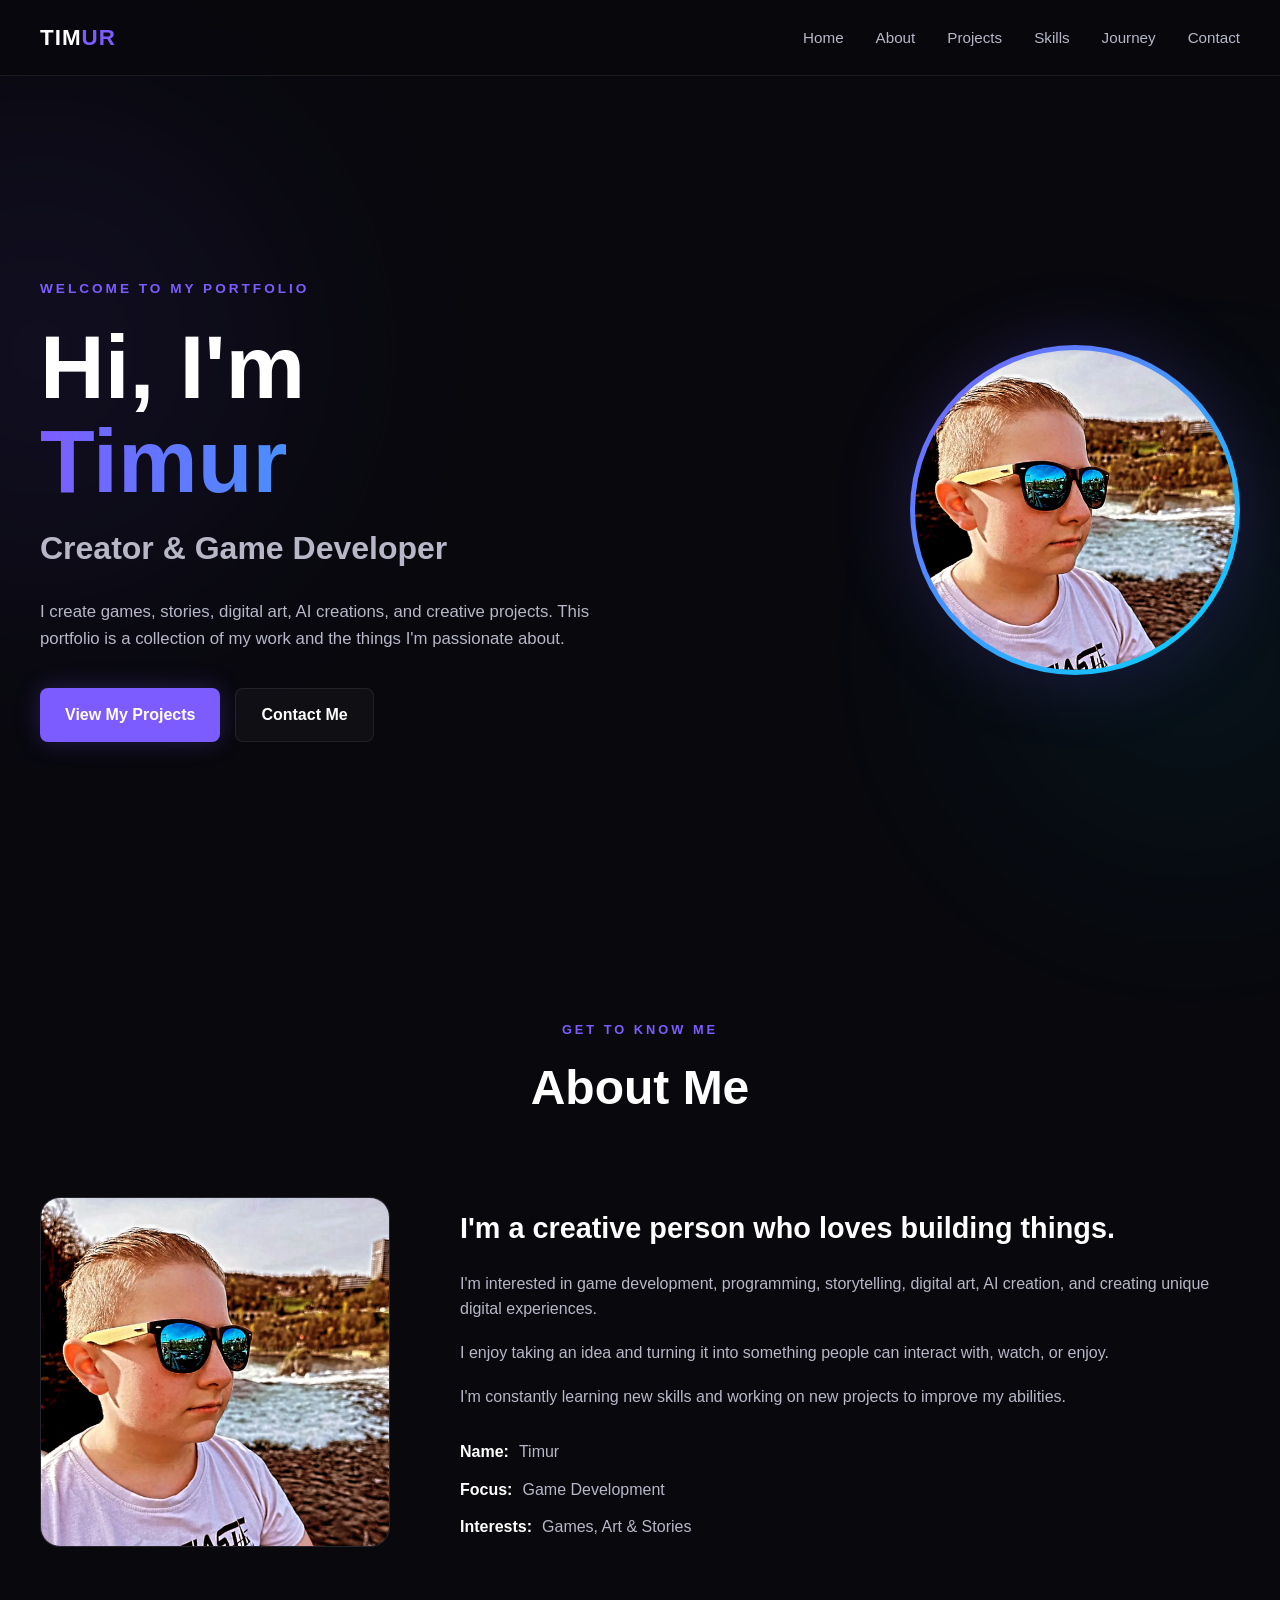
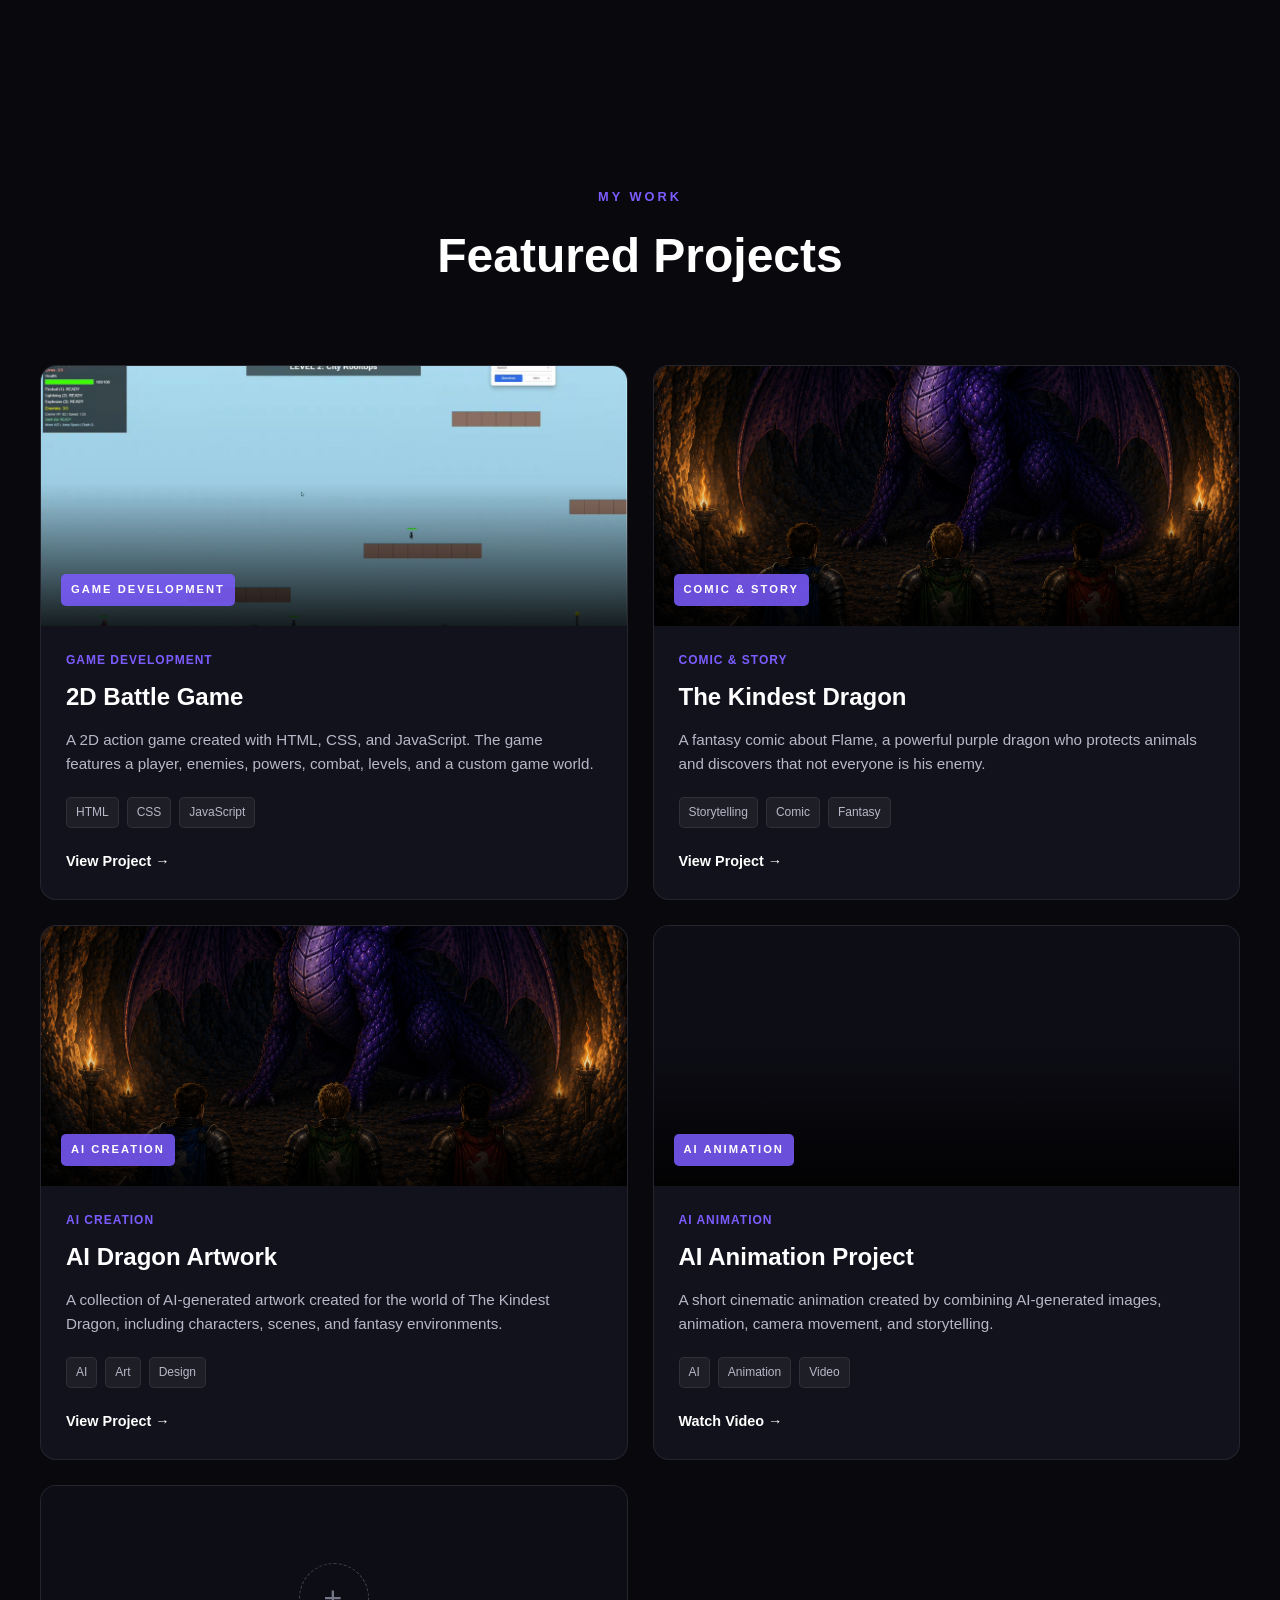
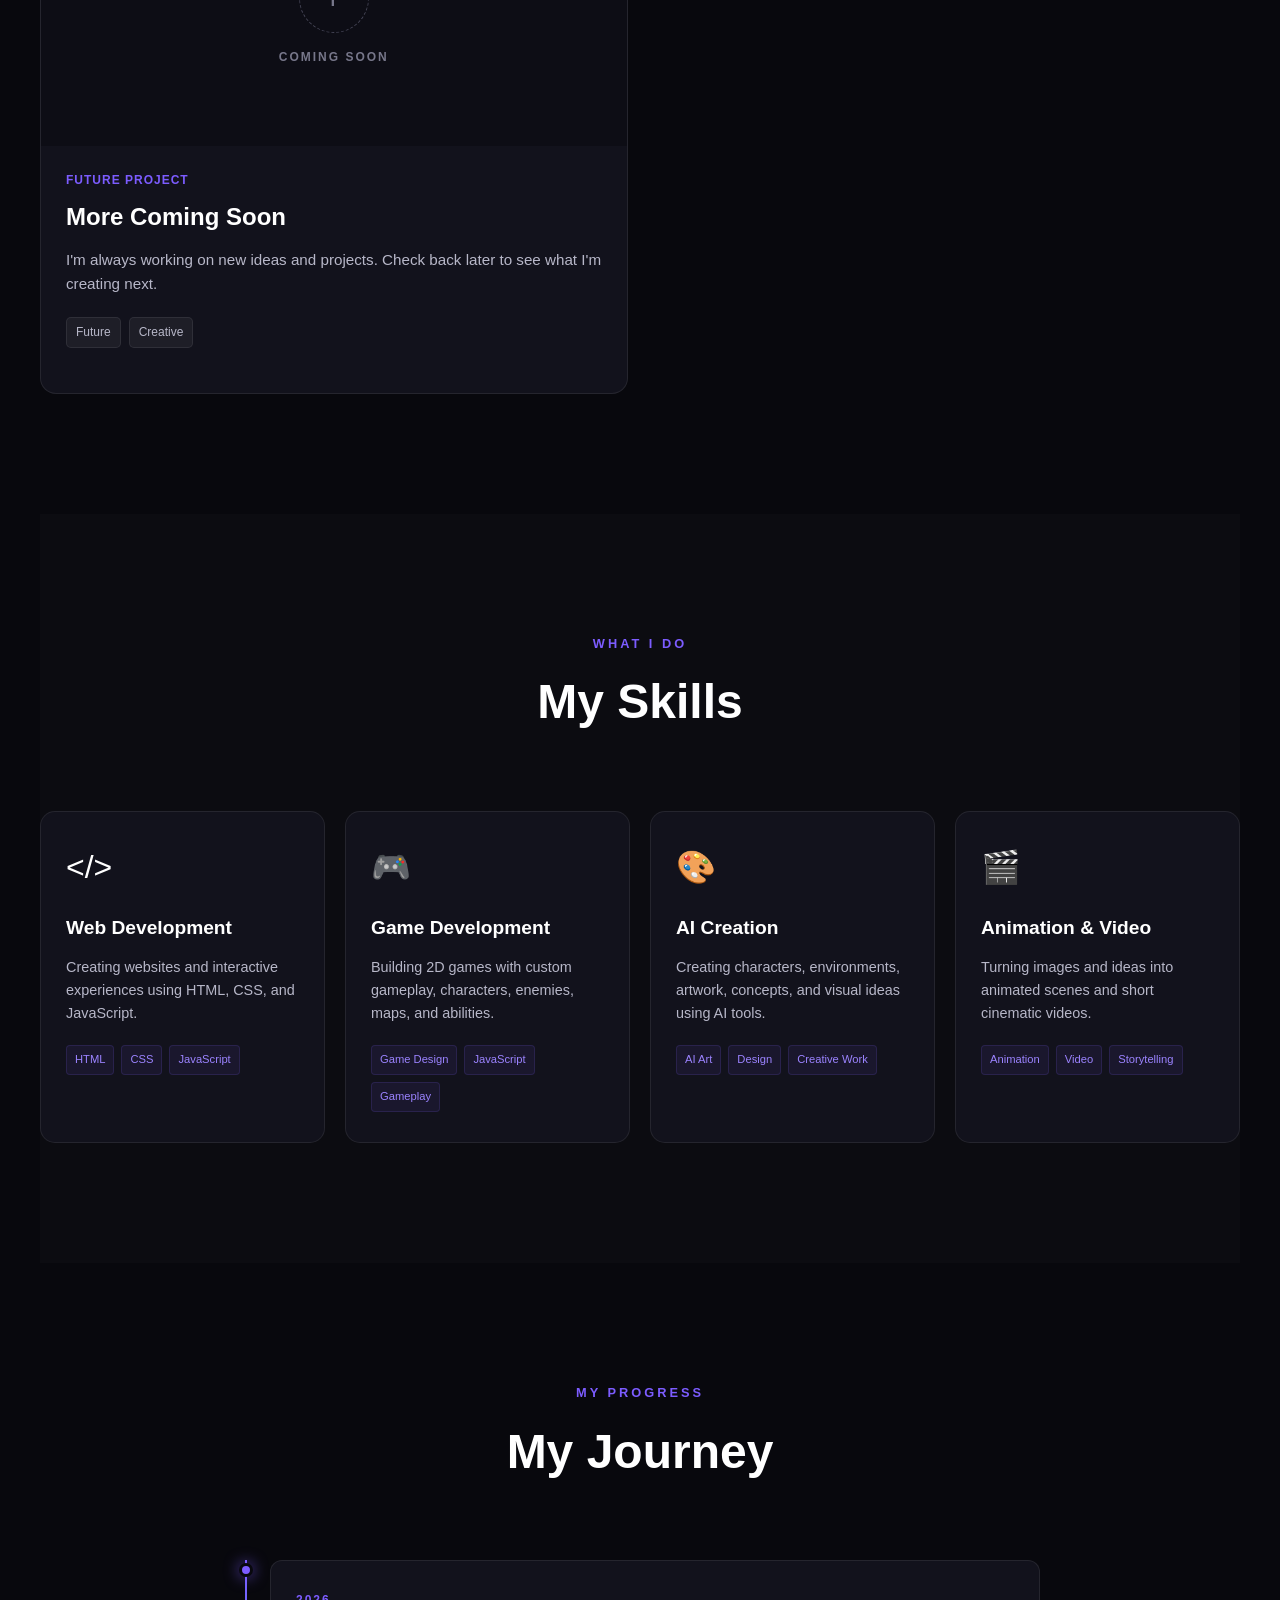
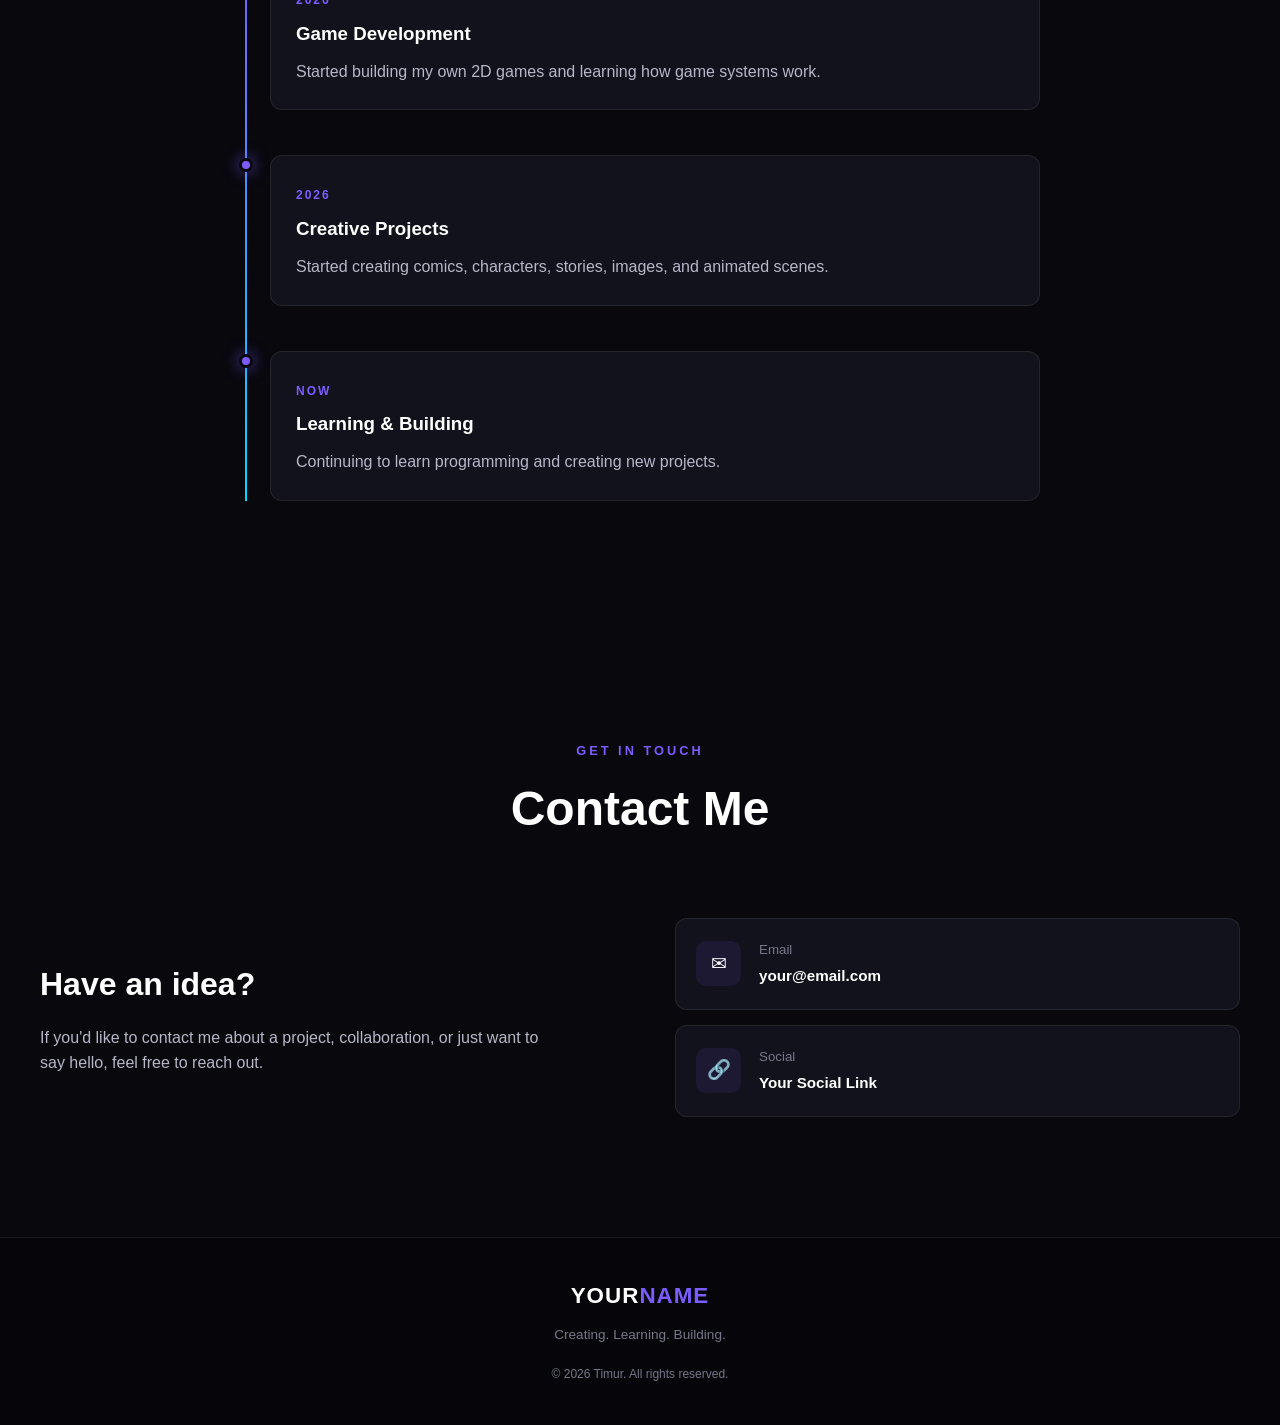
==== index.html @ f0484842 "Add files via upload" ====
<!DOCTYPE html>
<html lang="en">

<head>
    <meta charset="UTF-8">

    <meta name="viewport" content="width=device-width, initial-scale=1.0">

    <title>Timur | Personal Portfolio</title>

    <meta
        name="description"
        content="Personal portfolio showcasing my game development, creative projects, AI creations, and digital work."
    >

    <link rel="stylesheet" href="style.css">
</head>


<body>

    <!-- =========================
         NAVIGATION
    ========================== -->

    <header class="header">

        <nav class="navbar">

            <a href="#home" class="logo">
                TIM<span>UR</span>
            </a>


            <ul class="nav-links">

                <li>
                    <a href="#home">Home</a>
                </li>

                <li>
                    <a href="#about">About</a>
                </li>

                <li>
                    <a href="#projects">Projects</a>
                </li>

                <li>
                    <a href="#skills">Skills</a>
                </li>

                <li>
                    <a href="#journey">Journey</a>
                </li>

                <li>
                    <a href="#contact">Contact</a>
                </li>

            </ul>


            <button
                class="menu-button"
                aria-label="Open navigation menu"
            >
                ☰
            </button>

        </nav>

    </header>



    <main>


        <!-- =========================
             HOME / HERO
        ========================== -->

        <section id="home" class="hero">

            <div class="hero-content">

                <p class="hero-small-text">
                    WELCOME TO MY PORTFOLIO
                </p>


                <h1>
                    Hi, I'm
                    <span>Timur</span>
                </h1>


                <h2>
                    Creator & Game Developer
                </h2>


                <p class="hero-description">
                    I create games, stories, digital art, AI creations,
                    and creative projects. This portfolio is a collection
                    of my work and the things I'm passionate about.
                </p>


                <div class="hero-buttons">

                    <a
                        href="#projects"
                        class="button primary-button"
                    >
                        View My Projects
                    </a>


                    <a
                        href="#contact"
                        class="button secondary-button"
                    >
                        Contact Me
                    </a>

                </div>

            </div>


            <!-- Profile image will be added later -->

            <div class="hero-image">

                <div class="profile-circle">

                    <img
                        src="assets/profile.png"
                        alt="Profile picture"
                    >

                </div>

            </div>

        </section>



        <!-- =========================
             ABOUT
        ========================== -->

        <section id="about" class="about section">

            <div class="section-title">

                <p>
                    GET TO KNOW ME
                </p>

                <h2>
                    About Me
                </h2>

            </div>


            <div class="about-content">


                <!-- Profile image will be added later -->

                <div class="about-image">

                    <img
                        src="assets/profile.png"
                        alt="Picture of me"
                    >

                </div>


                <div class="about-text">

                    <h3>
                        I'm a creative person who loves building things.
                    </h3>


                    <p>
                        I'm interested in game development, programming,
                        storytelling, digital art, AI creation, and
                        creating unique digital experiences.
                    </p>


                    <p>
                        I enjoy taking an idea and turning it into
                        something people can interact with, watch,
                        or enjoy.
                    </p>


                    <p>
                        I'm constantly learning new skills and working
                        on new projects to improve my abilities.
                    </p>


                    <div class="about-info">


                        <div class="info-item">

                            <strong>
                                Name:
                            </strong>

                            <span>
                                Timur
                            </span>

                        </div>


                        <div class="info-item">

                            <strong>
                                Focus:
                            </strong>

                            <span>
                                Game Development
                            </span>

                        </div>


                        <div class="info-item">

                            <strong>
                                Interests:
                            </strong>

                            <span>
                                Games, Art & Stories
                            </span>

                        </div>


                    </div>

                </div>

            </div>

        </section>



        <!-- =========================
             PROJECTS
        ========================== -->

        <section id="projects" class="projects section">


            <div class="section-title">

                <p>
                    MY WORK
                </p>

                <h2>
                    Featured Projects
                </h2>

            </div>



            <div class="projects-grid">


                <!-- =====================
                     PROJECT 1
                ====================== -->

                <article class="project-card">


                    <div class="project-image">

                        <img
                            src="assets/game.png"
                            alt="2D Battle Game"
                        >


                        <div class="project-overlay">

                            <span>
                                GAME DEVELOPMENT
                            </span>

                        </div>

                    </div>


                    <div class="project-content">

                        <p class="project-category">
                            Game Development
                        </p>


                        <h3>
                            2D Battle Game
                        </h3>


                        <p>
                            A 2D action game created with HTML, CSS,
                            and JavaScript. The game features a player,
                            enemies, powers, combat, levels, and a
                            custom game world.
                        </p>


                        <div class="project-tags">

                            <span>
                                HTML
                            </span>

                            <span>
                                CSS
                            </span>

                            <span>
                                JavaScript
                            </span>

                        </div>
                                                <a
                            href="https://timur602.github.io/superpower-sandbox/"
                            class="project-link"
                        >
                            View Project →
                        </a>
                    </div>

                </article>



                <!-- =====================
                     PROJECT 2
                ====================== -->

                <article class="project-card">


                    <div class="project-image">

                        <img
                            src="assets/dragon-poster.png"
                            alt="The Kindest Dragon comic book"
                        >


                        <div class="project-overlay">

                            <span>
                                COMIC & STORY
                            </span>

                        </div>

                    </div>


                    <div class="project-content">

                        <p class="project-category">
                            Comic & Story
                        </p>


                        <h3>
                            The Kindest Dragon
                        </h3>


                        <p>
                            A fantasy comic about Flame, a powerful
                            purple dragon who protects animals and
                            discovers that not everyone is his enemy.
                        </p>


                        <div class="project-tags">

                            <span>
                                Storytelling
                            </span>

                            <span>
                                Comic
                            </span>

                            <span>
                                Fantasy
                            </span>

                        </div>


                        <a
                            href="https://timur602.github.io/the-kindest-dragon/the-kindest-dragon.pdf"
                            class="project-link"
                        >
                            View Project →
                        </a>

                    </div>

                </article>



                <!-- =====================
                     PROJECT 3
                ====================== -->

                <article class="project-card">


                    <div class="project-image">

                        <!--
                            Replace this filename with the
                            actual Dragon poster you want to use.
                        -->

                        <img
                            src="assets/dragon-poster.png"
                            alt="AI generated Dragon artwork"
                        >


                        <div class="project-overlay">

                            <span>
                                AI CREATION
                            </span>

                        </div>

                    </div>


                    <div class="project-content">

                        <p class="project-category">
                            AI Creation
                        </p>


                        <h3>
                            AI Dragon Artwork
                        </h3>


                        <p>
                            A collection of AI-generated artwork
                            created for the world of The Kindest
                            Dragon, including characters, scenes,
                            and fantasy environments.
                        </p>


                        <div class="project-tags">

                            <span>
                                AI
                            </span>

                            <span>
                                Art
                            </span>

                            <span>
                                Design
                            </span>

                        </div>


                        <a
                            href="#"
                            class="project-link"
                        >
                            View Project →
                        </a>

                    </div>

                </article>



                <!-- =====================
                     PROJECT 4
                ====================== -->

                <article class="project-card">


                    <div class="project-image">


                        <video
                            class="project-video"
                            autoplay
                            muted
                            loop
                            playsinline
                            preload="metadata"
                        >

                            <source
                                src="assets/YOUR_AI_VIDEO.mp4"
                                type="video/mp4"
                            >

                            Your browser does not support
                            the video element.

                        </video>


                        <div class="project-overlay">

                            <span>
                                AI ANIMATION
                            </span>

                        </div>

                    </div>


                    <div class="project-content">

                        <p class="project-category">
                            AI Animation
                        </p>


                        <h3>
                            AI Animation Project
                        </h3>


                        <p>
                            A short cinematic animation created by
                            combining AI-generated images, animation,
                            camera movement, and storytelling.
                        </p>


                        <div class="project-tags">

                            <span>
                                AI
                            </span>

                            <span>
                                Animation
                            </span>

                            <span>
                                Video
                            </span>

                        </div>
                            <a href="https://youtube.com/shorts/1xW0EfPyPyo?si=HiFUV2RudBzsRTrP"
                               class="project-link"
                               target="_blank"
                               rel="noopener">
                                Watch Video →
                            </a>

                    </div>

                </article>



                <!-- =====================
                     PROJECT 5
                ====================== -->

                <article class="project-card project-coming-soon">


                    <div class="project-image">

                        <div class="coming-soon-content">

                            <span class="coming-soon-icon">
                                +
                            </span>

                            <span>
                                COMING SOON
                            </span>

                        </div>

                    </div>


                    <div class="project-content">

                        <p class="project-category">
                            Future Project
                        </p>


                        <h3>
                            More Coming Soon
                        </h3>


                        <p>
                            I'm always working on new ideas and
                            projects. Check back later to see what
                            I'm creating next.
                        </p>


                        <div class="project-tags">

                            <span>
                                Future
                            </span>

                            <span>
                                Creative
                            </span>

                        </div>

                    </div>

                </article>


            </div>

        </section>



        <!-- =========================
             SKILLS
        ========================== -->

        <section id="skills" class="skills section">


            <div class="section-title">

                <p>
                    WHAT I DO
                </p>

                <h2>
                    My Skills
                </h2>

            </div>



            <div class="skills-grid">


                <!-- Web Development -->

                <div class="skill-card">

                    <div class="skill-icon">
                        &lt;/&gt;
                    </div>


                    <h3>
                        Web Development
                    </h3>


                    <p>
                        Creating websites and interactive
                        experiences using HTML, CSS, and JavaScript.
                    </p>


                    <div class="skill-list">

                        <span>
                            HTML
                        </span>

                        <span>
                            CSS
                        </span>

                        <span>
                            JavaScript
                        </span>

                    </div>

                </div>



                <!-- Game Development -->

                <div class="skill-card">

                    <div class="skill-icon">
                        🎮
                    </div>


                    <h3>
                        Game Development
                    </h3>


                    <p>
                        Building 2D games with custom gameplay,
                        characters, enemies, maps, and abilities.
                    </p>


                    <div class="skill-list">

                        <span>
                            Game Design
                        </span>

                        <span>
                            JavaScript
                        </span>

                        <span>
                            Gameplay
                        </span>

                    </div>

                </div>



                <!-- AI Creation -->

                <div class="skill-card">

                    <div class="skill-icon">
                        🎨
                    </div>


                    <h3>
                        AI Creation
                    </h3>


                    <p>
                        Creating characters, environments, artwork,
                        concepts, and visual ideas using AI tools.
                    </p>


                    <div class="skill-list">

                        <span>
                            AI Art
                        </span>

                        <span>
                            Design
                        </span>

                        <span>
                            Creative Work
                        </span>

                    </div>

                </div>



                <!-- Animation -->

                <div class="skill-card">

                    <div class="skill-icon">
                        🎬
                    </div>


                    <h3>
                        Animation & Video
                    </h3>


                    <p>
                        Turning images and ideas into animated
                        scenes and short cinematic videos.
                    </p>


                    <div class="skill-list">

                        <span>
                            Animation
                        </span>

                        <span>
                            Video
                        </span>

                        <span>
                            Storytelling
                        </span>

                    </div>

                </div>


            </div>

        </section>



        <!-- =========================
             JOURNEY
        ========================== -->

        <section id="journey" class="journey section">


            <div class="section-title">

                <p>
                    MY PROGRESS
                </p>

                <h2>
                    My Journey
                </h2>

            </div>



            <div class="timeline">


                <div class="timeline-item">

                    <div class="timeline-dot"></div>


                    <div class="timeline-content">

                        <span class="timeline-date">
                            2026
                        </span>


                        <h3>
                            Game Development
                        </h3>


                        <p>
                            Started building my own 2D games and
                            learning how game systems work.
                        </p>

                    </div>

                </div>



                <div class="timeline-item">

                    <div class="timeline-dot"></div>


                    <div class="timeline-content">

                        <span class="timeline-date">
                            2026
                        </span>


                        <h3>
                            Creative Projects
                        </h3>


                        <p>
                            Started creating comics, characters,
                            stories, images, and animated scenes.
                        </p>

                    </div>

                </div>



                <div class="timeline-item">

                    <div class="timeline-dot"></div>


                    <div class="timeline-content">

                        <span class="timeline-date">
                            NOW
                        </span>


                        <h3>
                            Learning & Building
                        </h3>


                        <p>
                            Continuing to learn programming and
                            creating new projects.
                        </p>

                    </div>

                </div>


            </div>

        </section>



        <!-- =========================
             CONTACT
        ========================== -->

        <section id="contact" class="contact section">


            <div class="section-title">

                <p>
                    GET IN TOUCH
                </p>

                <h2>
                    Contact Me
                </h2>

            </div>



            <div class="contact-content">


                <div class="contact-text">

                    <h3>
                        Have an idea?
                    </h3>


                    <p>
                        If you'd like to contact me about a project,
                        collaboration, or just want to say hello,
                        feel free to reach out.
                    </p>

                </div>



                <div class="contact-info">


                    <a
                        href="mailto:your@email.com"
                        class="contact-card"
                    >

                        <span class="contact-icon">
                            ✉
                        </span>


                        <div>

                            <small>
                                Email
                            </small>

                            <strong>
                                your@email.com
                            </strong>

                        </div>

                    </a>



                    <a
                        href="#"
                        class="contact-card"
                    >

                        <span class="contact-icon">
                            🔗
                        </span>


                        <div>

                            <small>
                                Social
                            </small>

                            <strong>
                                Your Social Link
                            </strong>

                        </div>

                    </a>


                </div>

            </div>

        </section>


    </main>



    <!-- =========================
         FOOTER
    ========================== -->

    <footer class="footer">

        <div class="footer-content">


            <a
                href="#home"
                class="logo"
            >
                YOUR<span>NAME</span>
            </a>


            <p>
                Creating. Learning. Building.
            </p>


            <p class="copyright">
                © 2026 Timur. All rights reserved.
            </p>


        </div>

    </footer>



    <!-- =========================
         JAVASCRIPT
    ========================== -->

    <script src="script.js"></script>

</body>

</html>
---- style.css ----
/* =========================================
   GLOBAL
========================================= */

* {
    margin: 0;
    padding: 0;
    box-sizing: border-box;
}

html {
    scroll-behavior: smooth;
}

body {
    font-family: Arial, Helvetica, sans-serif;
    background: #08080d;
    color: #ffffff;
    line-height: 1.6;
    overflow-x: hidden;
}

a {
    text-decoration: none;
    color: inherit;
}

img,
video {
    display: block;
    max-width: 100%;
}

button {
    font: inherit;
}


/* =========================================
   VARIABLES
========================================= */

:root {
    --background: #08080d;
    --background-light: #101018;
    --card: #12121c;
    --card-hover: #181825;

    --text: #ffffff;
    --text-light: #b7b7c8;
    --text-dark: #77778a;

    --primary: #7c5cff;
    --primary-light: #9b83ff;
    --secondary: #00d9ff;

    --border: rgba(255, 255, 255, 0.08);

    --max-width: 1200px;

    --transition: 0.3s ease;
}


/* =========================================
   SCROLLBAR
========================================= */

::-webkit-scrollbar {
    width: 8px;
}

::-webkit-scrollbar-track {
    background: #08080d;
}

::-webkit-scrollbar-thumb {
    background: #343447;
    border-radius: 10px;
}

::-webkit-scrollbar-thumb:hover {
    background: var(--primary);
}


/* =========================================
   SELECTION
========================================= */

::selection {
    background: var(--primary);
    color: white;
}


/* =========================================
   HEADER
========================================= */

.header {
    position: fixed;
    top: 0;
    left: 0;

    width: 100%;

    z-index: 1000;

    background: rgba(8, 8, 13, 0.8);

    backdrop-filter: blur(15px);

    border-bottom: 1px solid var(--border);
}

.navbar {
    width: min(100% - 40px, var(--max-width));

    margin: auto;

    height: 75px;

    display: flex;
    align-items: center;
    justify-content: space-between;
}


/* =========================================
   LOGO
========================================= */

.logo {
    font-size: 1.4rem;

    font-weight: 800;

    letter-spacing: 1px;

    color: white;
}

.logo span {
    color: var(--primary);
}


/* =========================================
   NAVIGATION
========================================= */

.nav-links {
    display: flex;

    list-style: none;

    gap: 32px;
}

.nav-links a {
    position: relative;

    color: var(--text-light);

    font-size: 0.95rem;

    transition: var(--transition);
}

.nav-links a::after {
    content: "";

    position: absolute;

    left: 0;
    bottom: -7px;

    width: 0;
    height: 2px;

    background: var(--primary);

    transition: var(--transition);
}

.nav-links a:hover {
    color: white;
}

.nav-links a:hover::after {
    width: 100%;
}


/* =========================================
   MOBILE MENU BUTTON
========================================= */

.menu-button {
    display: none;

    background: none;

    border: none;

    color: white;

    font-size: 1.6rem;

    cursor: pointer;
}


/* =========================================
   SECTIONS
========================================= */

.section {
    width: min(100% - 40px, var(--max-width));

    margin: auto;

    padding: 120px 0;
}

.section-title {
    text-align: center;

    margin-bottom: 70px;
}

.section-title p {
    color: var(--primary);

    font-size: 0.8rem;

    font-weight: 700;

    letter-spacing: 3px;

    margin-bottom: 10px;
}

.section-title h2 {
    font-size: clamp(2rem, 5vw, 3rem);

    font-weight: 800;
}


/* =========================================
   HERO
========================================= */

.hero {
    position: relative;

    min-height: 100vh;

    width: min(100% - 40px, var(--max-width));

    margin: auto;

    padding-top: 120px;

    display: flex;

    align-items: center;

    justify-content: space-between;

    gap: 70px;
}


/* Decorative glow */

.hero::before {
    content: "";

    position: absolute;

    width: 500px;
    height: 500px;

    left: -250px;
    top: 100px;

    background: var(--primary);

    opacity: 0.08;

    filter: blur(120px);

    border-radius: 50%;

    pointer-events: none;
}

.hero::after {
    content: "";

    position: absolute;

    width: 400px;
    height: 400px;

    right: -150px;
    bottom: 50px;

    background: var(--secondary);

    opacity: 0.06;

    filter: blur(120px);

    border-radius: 50%;

    pointer-events: none;
}


/* =========================================
   HERO CONTENT
========================================= */

.hero-content {
    position: relative;

    z-index: 2;

    max-width: 680px;
}

.hero-small-text {
    color: var(--primary);

    font-size: 0.85rem;

    font-weight: 700;

    letter-spacing: 3px;

    margin-bottom: 20px;
}

.hero h1 {
    font-size: clamp(3rem, 7vw, 6rem);

    line-height: 1.05;

    font-weight: 900;

    margin-bottom: 15px;
}

.hero h1 span {
    display: block;

    background: linear-gradient(
        90deg,
        var(--primary),
        var(--secondary)
    );

    -webkit-background-clip: text;
    background-clip: text;

    -webkit-text-fill-color: transparent;
}

.hero h2 {
    color: var(--text-light);

    font-size: clamp(1.3rem, 3vw, 2rem);

    margin-bottom: 25px;
}

.hero-description {
    max-width: 600px;

    color: var(--text-light);

    font-size: 1.05rem;

    margin-bottom: 35px;
}


/* =========================================
   HERO BUTTONS
========================================= */

.hero-buttons {
    display: flex;

    gap: 15px;

    flex-wrap: wrap;
}

.button {
    display: inline-flex;

    align-items: center;
    justify-content: center;

    padding: 13px 25px;

    border-radius: 8px;

    font-weight: 700;

    transition: var(--transition);
}

.primary-button {
    background: var(--primary);

    color: white;

    box-shadow:
        0 0 25px rgba(124, 92, 255, 0.25);
}

.primary-button:hover {
    background: var(--primary-light);

    transform: translateY(-3px);

    box-shadow:
        0 10px 30px rgba(124, 92, 255, 0.3);
}

.secondary-button {
    border: 1px solid var(--border);

    color: white;

    background: rgba(255, 255, 255, 0.03);
}

.secondary-button:hover {
    border-color: var(--primary);

    background: rgba(124, 92, 255, 0.1);

    transform: translateY(-3px);
}


/* =========================================
   PROFILE IMAGE
========================================= */

.hero-image {
    position: relative;

    z-index: 2;

    flex-shrink: 0;
}

.profile-circle {
    width: 330px;
    height: 330px;

    border-radius: 50%;

    padding: 5px;

    background:
        linear-gradient(
            135deg,
            var(--primary),
            var(--secondary)
        );

    box-shadow:
        0 0 80px rgba(124, 92, 255, 0.2);
}

.profile-circle img {
    width: 100%;
    height: 100%;

    object-fit: cover;

    border-radius: 50%;

    background: #111118;
}


/* =========================================
   ABOUT
========================================= */

.about-content {
    display: grid;

    grid-template-columns: 350px 1fr;

    gap: 70px;

    align-items: center;
}

.about-image {
    width: 100%;

    aspect-ratio: 1 / 1;

    border-radius: 20px;

    overflow: hidden;

    border: 1px solid var(--border);

    background: var(--card);
}

.about-image img {
    width: 100%;
    height: 100%;

    object-fit: cover;
}

.about-text h3 {
    font-size: 1.8rem;

    margin-bottom: 20px;
}

.about-text p {
    color: var(--text-light);

    margin-bottom: 18px;
}

.about-info {
    margin-top: 30px;

    display: flex;

    flex-direction: column;

    gap: 12px;
}

.info-item {
    display: flex;

    gap: 10px;
}

.info-item strong {
    color: white;
}

.info-item span {
    color: var(--text-light);
}


/* =========================================
   PROJECTS
========================================= */

.projects {
    position: relative;
}

.projects-grid {
    display: grid;

    grid-template-columns: repeat(2, 1fr);

    gap: 25px;
}


/* =========================================
   PROJECT CARD
========================================= */

.project-card {
    background: var(--card);

    border: 1px solid var(--border);

    border-radius: 16px;

    overflow: hidden;

    transition: var(--transition);
}

.project-card:hover {
    transform: translateY(-8px);

    background: var(--card-hover);

    border-color: rgba(124, 92, 255, 0.4);

    box-shadow:
        0 20px 50px rgba(0, 0, 0, 0.3);
}


/* =========================================
   PROJECT IMAGE
========================================= */

.project-image {
    position: relative;

    height: 260px;

    overflow: hidden;

    background: #0d0d15;
}

.project-image img,
.project-image video {
    width: 100%;
    height: 100%;

    object-fit: cover;

    transition: transform 0.5s ease;
}

.project-card:hover .project-image img,
.project-card:hover .project-image video {
    transform: scale(1.06);
}


/* =========================================
   PROJECT OVERLAY
========================================= */

.project-overlay {
    position: absolute;

    inset: 0;

    display: flex;

    align-items: flex-end;

    padding: 20px;

    background:
        linear-gradient(
            transparent 45%,
            rgba(0, 0, 0, 0.85)
        );

    pointer-events: none;
}

.project-overlay span {
    font-size: 0.7rem;

    font-weight: 800;

    letter-spacing: 2px;

    color: white;

    background: rgba(124, 92, 255, 0.85);

    padding: 7px 10px;

    border-radius: 5px;
}


/* =========================================
   PROJECT CONTENT
========================================= */

.project-content {
    padding: 25px;
}

.project-category {
    color: var(--primary);

    font-size: 0.75rem;

    font-weight: 700;

    letter-spacing: 1px;

    text-transform: uppercase;

    margin-bottom: 8px;
}

.project-content h3 {
    font-size: 1.5rem;

    margin-bottom: 12px;
}

.project-content > p:not(.project-category) {
    color: var(--text-light);

    font-size: 0.95rem;

    margin-bottom: 20px;
}


/* =========================================
   PROJECT TAGS
========================================= */

.project-tags {
    display: flex;

    flex-wrap: wrap;

    gap: 8px;

    margin-bottom: 20px;
}

.project-tags span {
    background: rgba(255, 255, 255, 0.05);

    border: 1px solid var(--border);

    color: var(--text-light);

    font-size: 0.75rem;

    padding: 5px 9px;

    border-radius: 5px;
}


/* =========================================
   PROJECT LINK
========================================= */

.project-link {
    color: white;

    font-weight: 700;

    font-size: 0.9rem;

    transition: var(--transition);
}

.project-link:hover {
    color: var(--primary-light);

    padding-left: 5px;
}


/* =========================================
   COMING SOON PROJECT
========================================= */

.project-coming-soon .project-image {
    display: flex;

    align-items: center;
    justify-content: center;
}

.coming-soon-content {
    display: flex;

    flex-direction: column;

    align-items: center;

    justify-content: center;

    gap: 15px;

    color: var(--text-dark);

    font-size: 0.75rem;

    font-weight: 700;

    letter-spacing: 2px;
}

.coming-soon-icon {
    display: flex;

    align-items: center;
    justify-content: center;

    width: 70px;
    height: 70px;

    border: 1px dashed #444455;

    border-radius: 50%;

    font-size: 2rem;

    font-weight: 300;
}


/* =========================================
   SKILLS
========================================= */

.skills {
    background: rgba(255, 255, 255, 0.015);
}

.skills-grid {
    display: grid;

    grid-template-columns: repeat(4, 1fr);

    gap: 20px;
}

.skill-card {
    background: var(--card);

    border: 1px solid var(--border);

    border-radius: 15px;

    padding: 30px 25px;

    transition: var(--transition);
}

.skill-card:hover {
    transform: translateY(-7px);

    border-color: rgba(124, 92, 255, 0.4);
}

.skill-icon {
    font-size: 2rem;

    margin-bottom: 20px;
}

.skill-card h3 {
    font-size: 1.2rem;

    margin-bottom: 12px;
}

.skill-card p {
    color: var(--text-light);

    font-size: 0.9rem;

    margin-bottom: 20px;
}

.skill-list {
    display: flex;

    flex-wrap: wrap;

    gap: 7px;
}

.skill-list span {
    color: var(--primary-light);

    background: rgba(124, 92, 255, 0.08);

    border: 1px solid rgba(124, 92, 255, 0.15);

    padding: 5px 8px;

    border-radius: 4px;

    font-size: 0.7rem;
}


/* =========================================
   JOURNEY / TIMELINE
========================================= */

.timeline {
    position: relative;

    max-width: 800px;

    margin: auto;

    padding-left: 30px;
}

.timeline::before {
    content: "";

    position: absolute;

    left: 5px;
    top: 0;
    bottom: 0;

    width: 2px;

    background:
        linear-gradient(
            var(--primary),
            var(--secondary)
        );
}

.timeline-item {
    position: relative;

    padding-bottom: 45px;
}

.timeline-item:last-child {
    padding-bottom: 0;
}

.timeline-dot {
    position: absolute;

    left: -31px;
    top: 3px;

    width: 14px;
    height: 14px;

    border-radius: 50%;

    background: var(--primary);

    border: 3px solid var(--background);

    box-shadow:
        0 0 15px rgba(124, 92, 255, 0.7);
}

.timeline-content {
    background: var(--card);

    border: 1px solid var(--border);

    border-radius: 12px;

    padding: 25px;

    transition: var(--transition);
}

.timeline-content:hover {
    border-color: rgba(124, 92, 255, 0.4);

    transform: translateX(5px);
}

.timeline-date {
    color: var(--primary);

    font-size: 0.75rem;

    font-weight: 800;

    letter-spacing: 2px;
}

.timeline-content h3 {
    margin: 7px 0 10px;
}

.timeline-content p {
    color: var(--text-light);
}


/* =========================================
   CONTACT
========================================= */

.contact-content {
    display: grid;

    grid-template-columns: 1fr 1fr;

    gap: 70px;

    align-items: center;
}

.contact-text h3 {
    font-size: 2rem;

    margin-bottom: 15px;
}

.contact-text p {
    color: var(--text-light);

    max-width: 500px;
}

.contact-info {
    display: flex;

    flex-direction: column;

    gap: 15px;
}

.contact-card {
    display: flex;

    align-items: center;

    gap: 18px;

    padding: 20px;

    border-radius: 12px;

    background: var(--card);

    border: 1px solid var(--border);

    transition: var(--transition);
}

.contact-card:hover {
    border-color: var(--primary);

    transform: translateX(5px);
}

.contact-icon {
    width: 45px;
    height: 45px;

    display: flex;

    align-items: center;
    justify-content: center;

    border-radius: 10px;

    background: rgba(124, 92, 255, 0.1);

    font-size: 1.2rem;
}

.contact-card small {
    display: block;

    color: var(--text-dark);

    margin-bottom: 3px;
}

.contact-card strong {
    color: white;

    font-size: 0.95rem;
}


/* =========================================
   FOOTER
========================================= */

.footer {
    border-top: 1px solid var(--border);

    padding: 40px 20px;

    text-align: center;

    background: #06060a;
}

.footer-content {
    display: flex;

    flex-direction: column;

    align-items: center;

    gap: 10px;
}

.footer p {
    color: var(--text-dark);

    font-size: 0.85rem;
}

.footer .copyright {
    margin-top: 10px;

    font-size: 0.75rem;
}


/* =========================================
   ANIMATIONS
========================================= */

@keyframes fadeUp {
    from {
        opacity: 0;
        transform: translateY(30px);
    }

    to {
        opacity: 1;
        transform: translateY(0);
    }
}

.hero-content {
    animation: fadeUp 0.8s ease forwards;
}

.hero-image {
    animation: fadeUp 0.8s ease 0.2s forwards;

    opacity: 0;
}


/* =========================================
   RESPONSIVE - TABLET
========================================= */

@media (max-width: 1000px) {

    .hero {
        gap: 40px;
    }

    .profile-circle {
        width: 270px;
        height: 270px;
    }

    .about-content {
        grid-template-columns: 280px 1fr;

        gap: 40px;
    }

    .skills-grid {
        grid-template-columns: repeat(2, 1fr);
    }

}


/* =========================================
   RESPONSIVE - MOBILE
========================================= */

@media (max-width: 768px) {

    .navbar {
        height: 70px;
    }


    /* Mobile navigation */

    .menu-button {
        display: block;
    }

    .nav-links {
        position: absolute;

        top: 70px;
        left: 20px;
        right: 20px;

        display: none;

        flex-direction: column;

        gap: 0;

        background: #11111a;

        border: 1px solid var(--border);

        border-radius: 12px;

        padding: 10px;

        box-shadow:
            0 20px 40px rgba(0, 0, 0, 0.4);
    }

    .nav-links.active {
        display: flex;
    }

    .nav-links li a {
        display: block;

        padding: 13px;

        border-radius: 7px;
    }

    .nav-links li a:hover {
        background: rgba(124, 92, 255, 0.1);
    }

    .nav-links a::after {
        display: none;
    }


    /* Hero */

    .hero {
        min-height: auto;

        padding-top: 150px;
        padding-bottom: 100px;

        flex-direction: column;

        text-align: center;
    }

    .hero-content {
        max-width: 100%;
    }

    .hero-description {
        margin-left: auto;
        margin-right: auto;
    }

    .hero-buttons {
        justify-content: center;
    }

    .hero-image {
        order: -1;
    }

    .profile-circle {
        width: 220px;
        height: 220px;
    }


    /* Sections */

    .section {
        padding: 90px 0;
    }

    .section-title {
        margin-bottom: 45px;
    }


    /* About */

    .about-content {
        grid-template-columns: 1fr;

        text-align: center;
    }

    .about-image {
        width: 250px;

        margin: auto;
    }

    .about-info {
        text-align: left;
    }


    /* Projects */

    .projects-grid {
        grid-template-columns: 1fr;
    }


    /* Skills */

    .skills-grid {
        grid-template-columns: 1fr;
    }


    /* Contact */

    .contact-content {
        grid-template-columns: 1fr;

        gap: 40px;

        text-align: center;
    }

    .contact-text p {
        margin: auto;
    }

}


/* =========================================
   SMALL PHONES
========================================= */

@media (max-width: 480px) {

    .navbar {
        width: min(100% - 30px, var(--max-width));
    }

    .hero,
    .section {
        width: min(100% - 30px, var(--max-width));
    }

    .hero h1 {
        font-size: 2.8rem;
    }

    .hero h2 {
        font-size: 1.25rem;
    }

    .hero-description {
        font-size: 0.95rem;
    }

    .profile-circle {
        width: 190px;
        height: 190px;
    }

    .project-image {
        height: 220px;
    }

    .project-content {
        padding: 20px;
    }

    .button {
        width: 100%;
    }

}
/* Fix navigation scrolling */
section {
    scroll-margin-top: 90px;
}
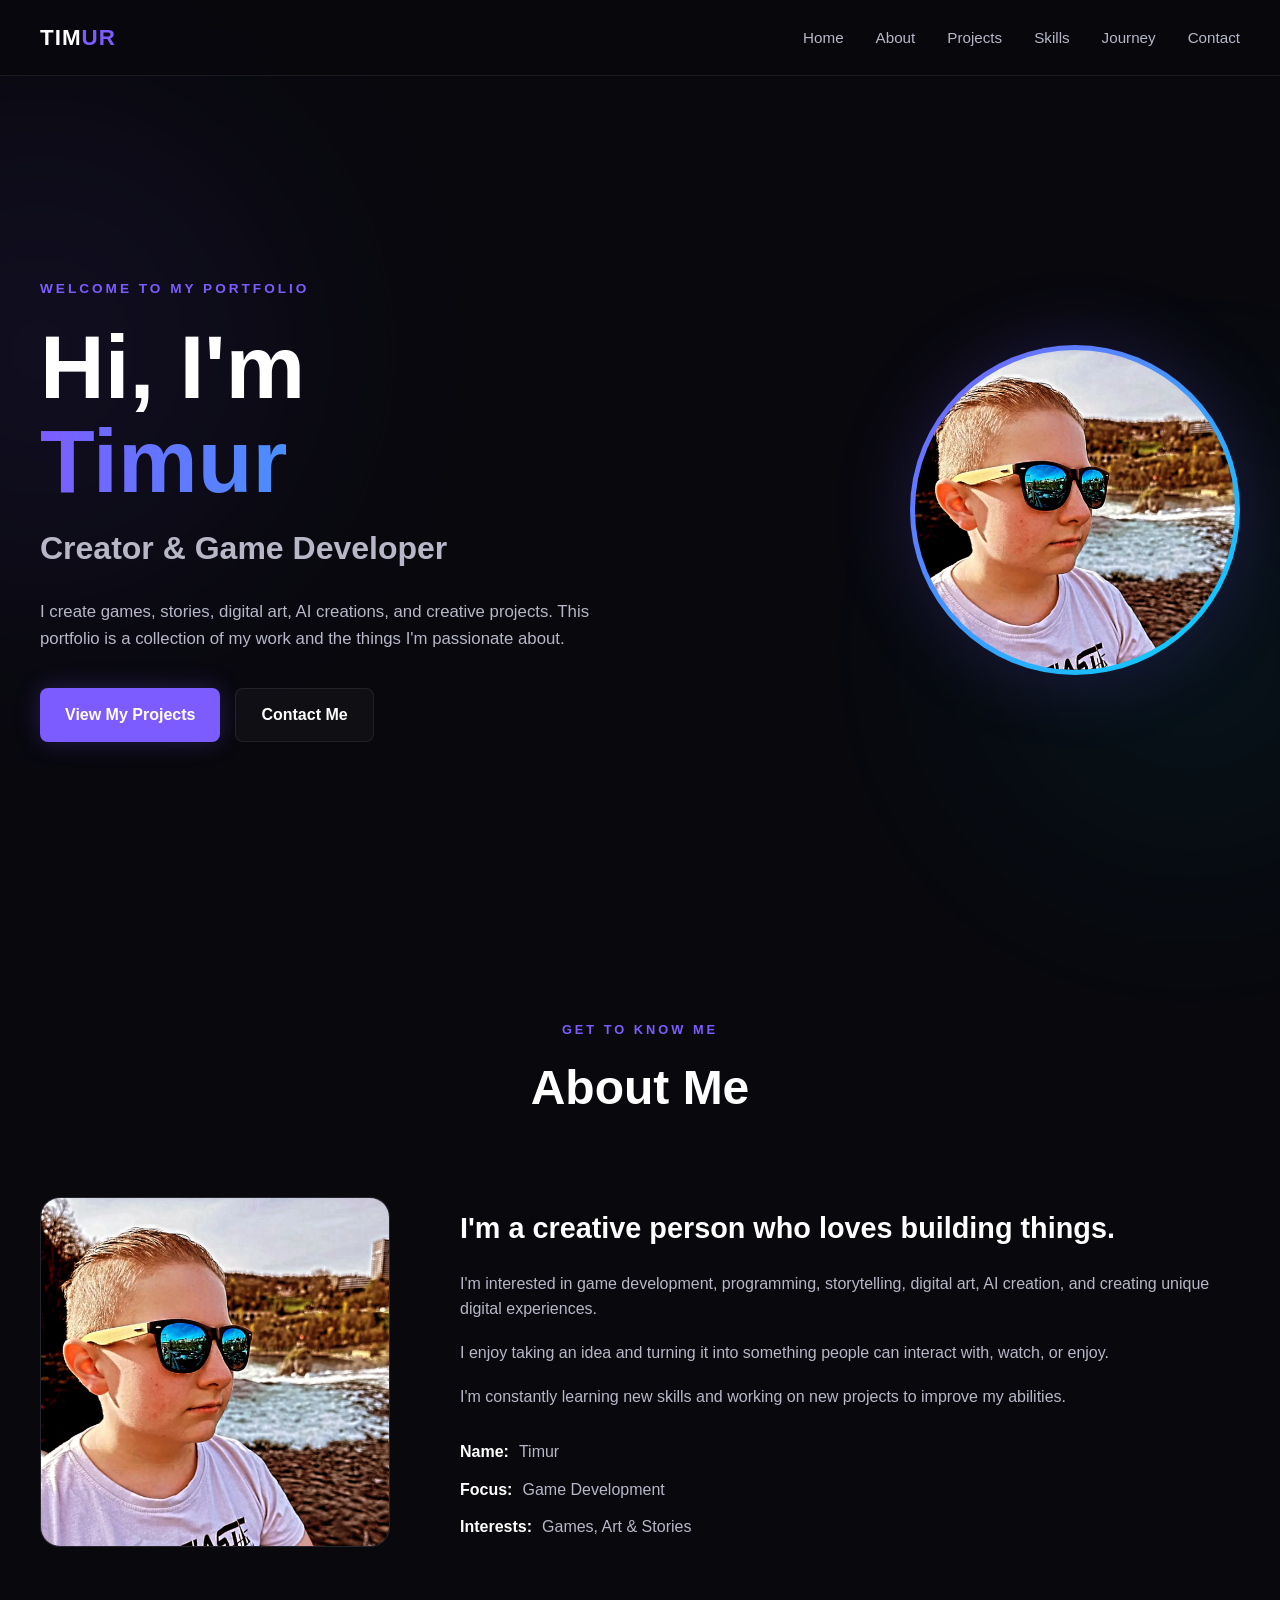
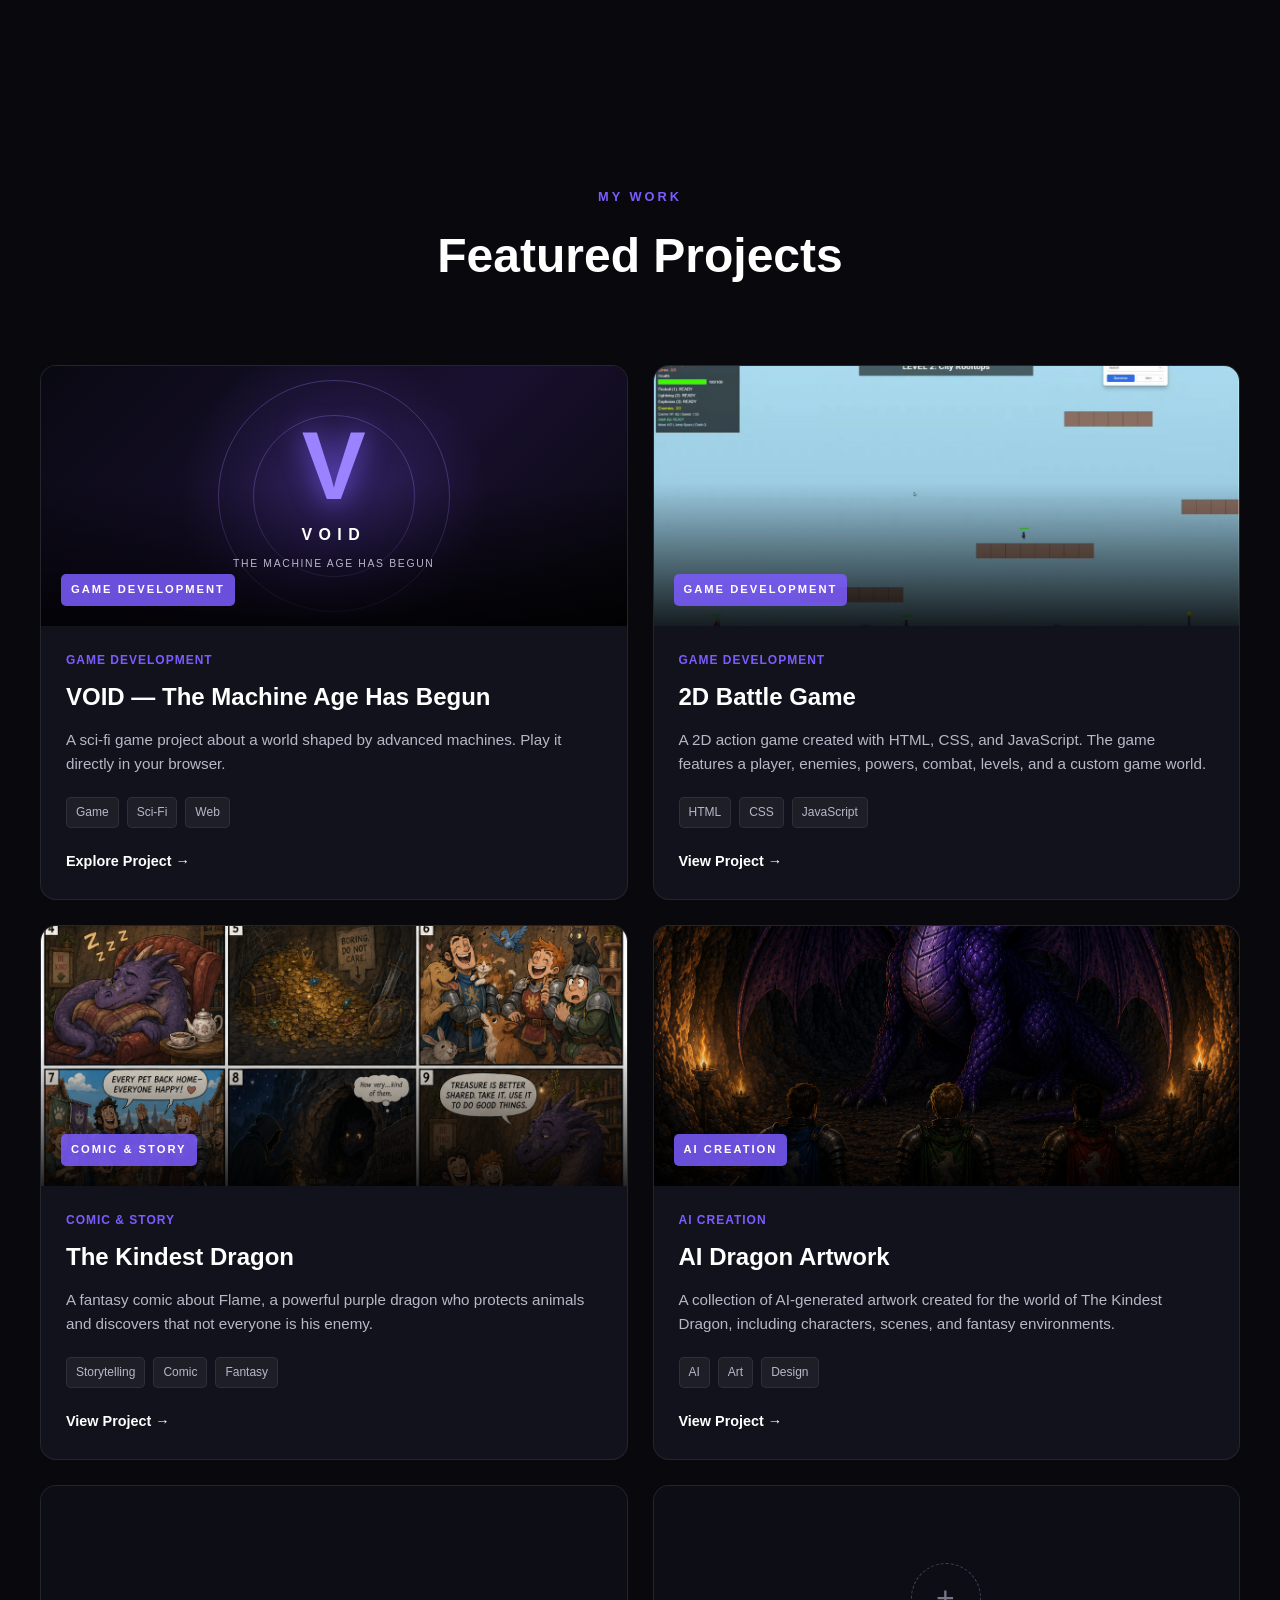
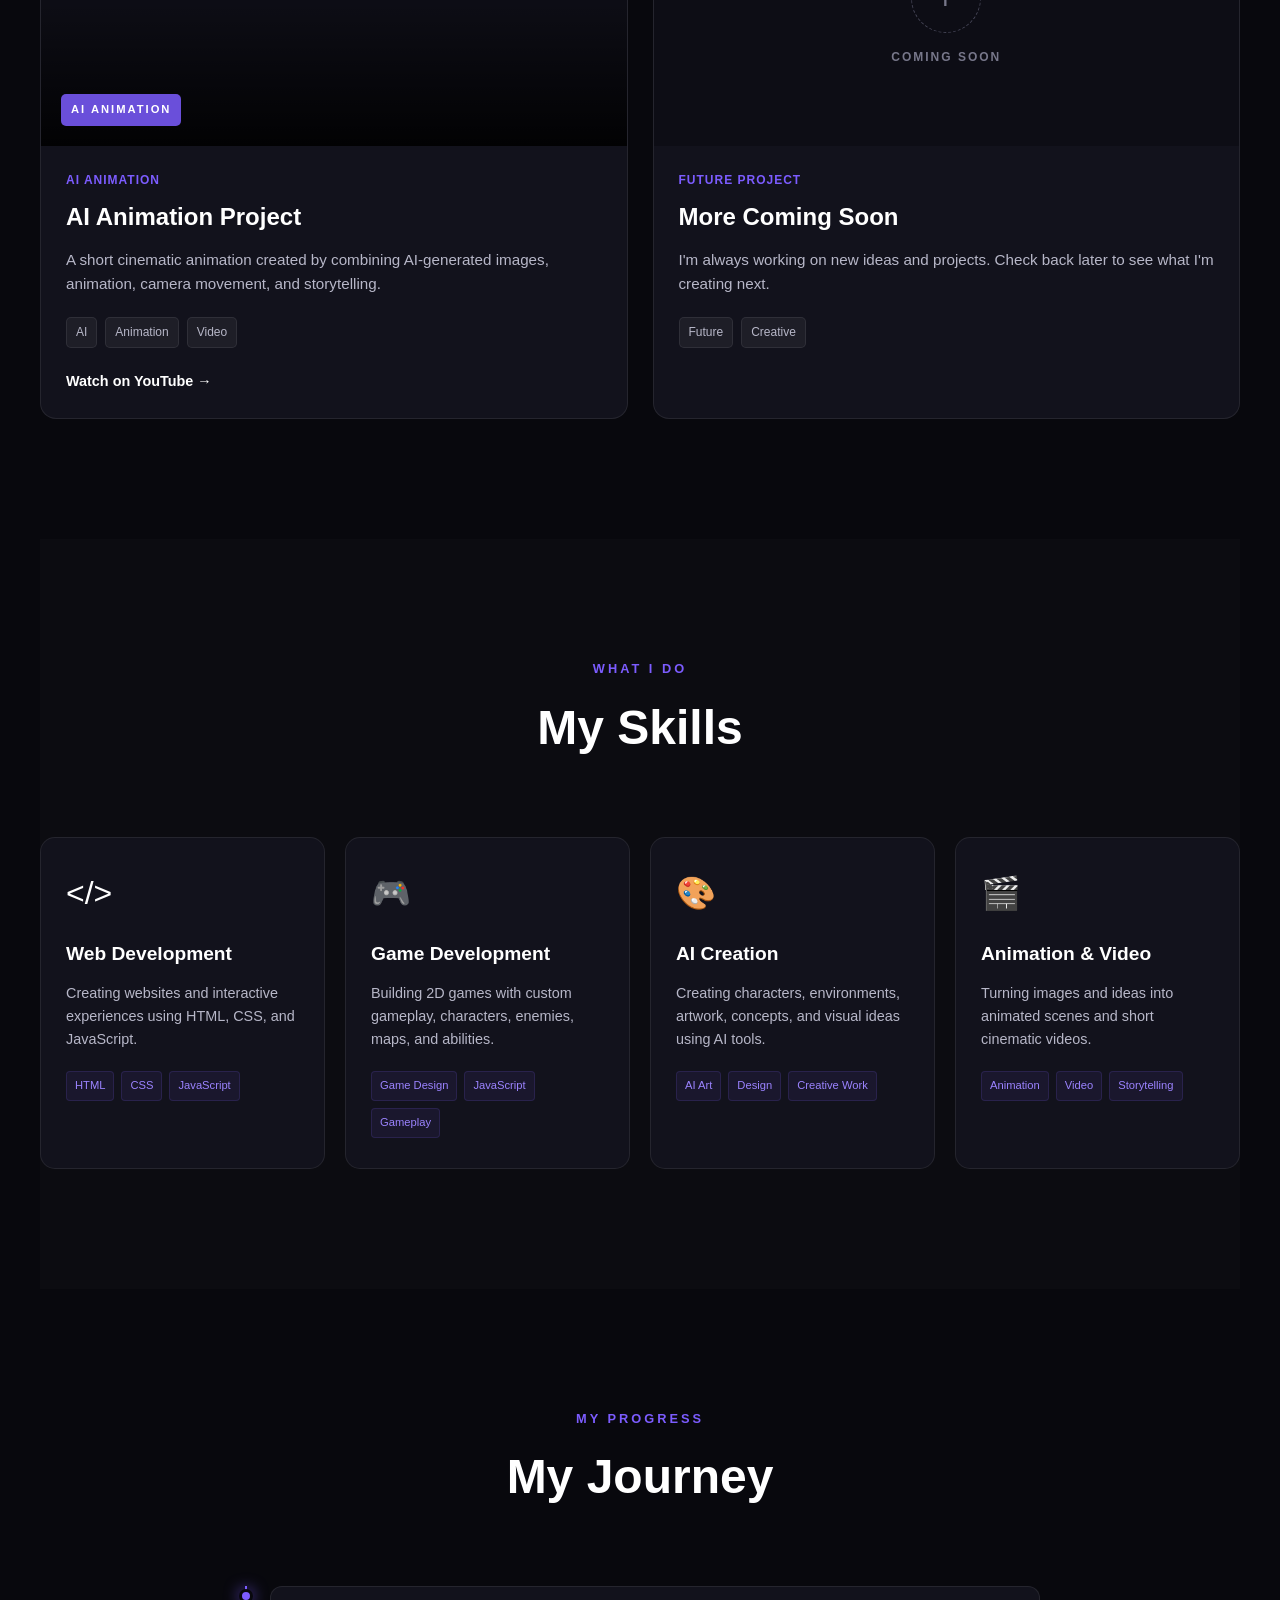
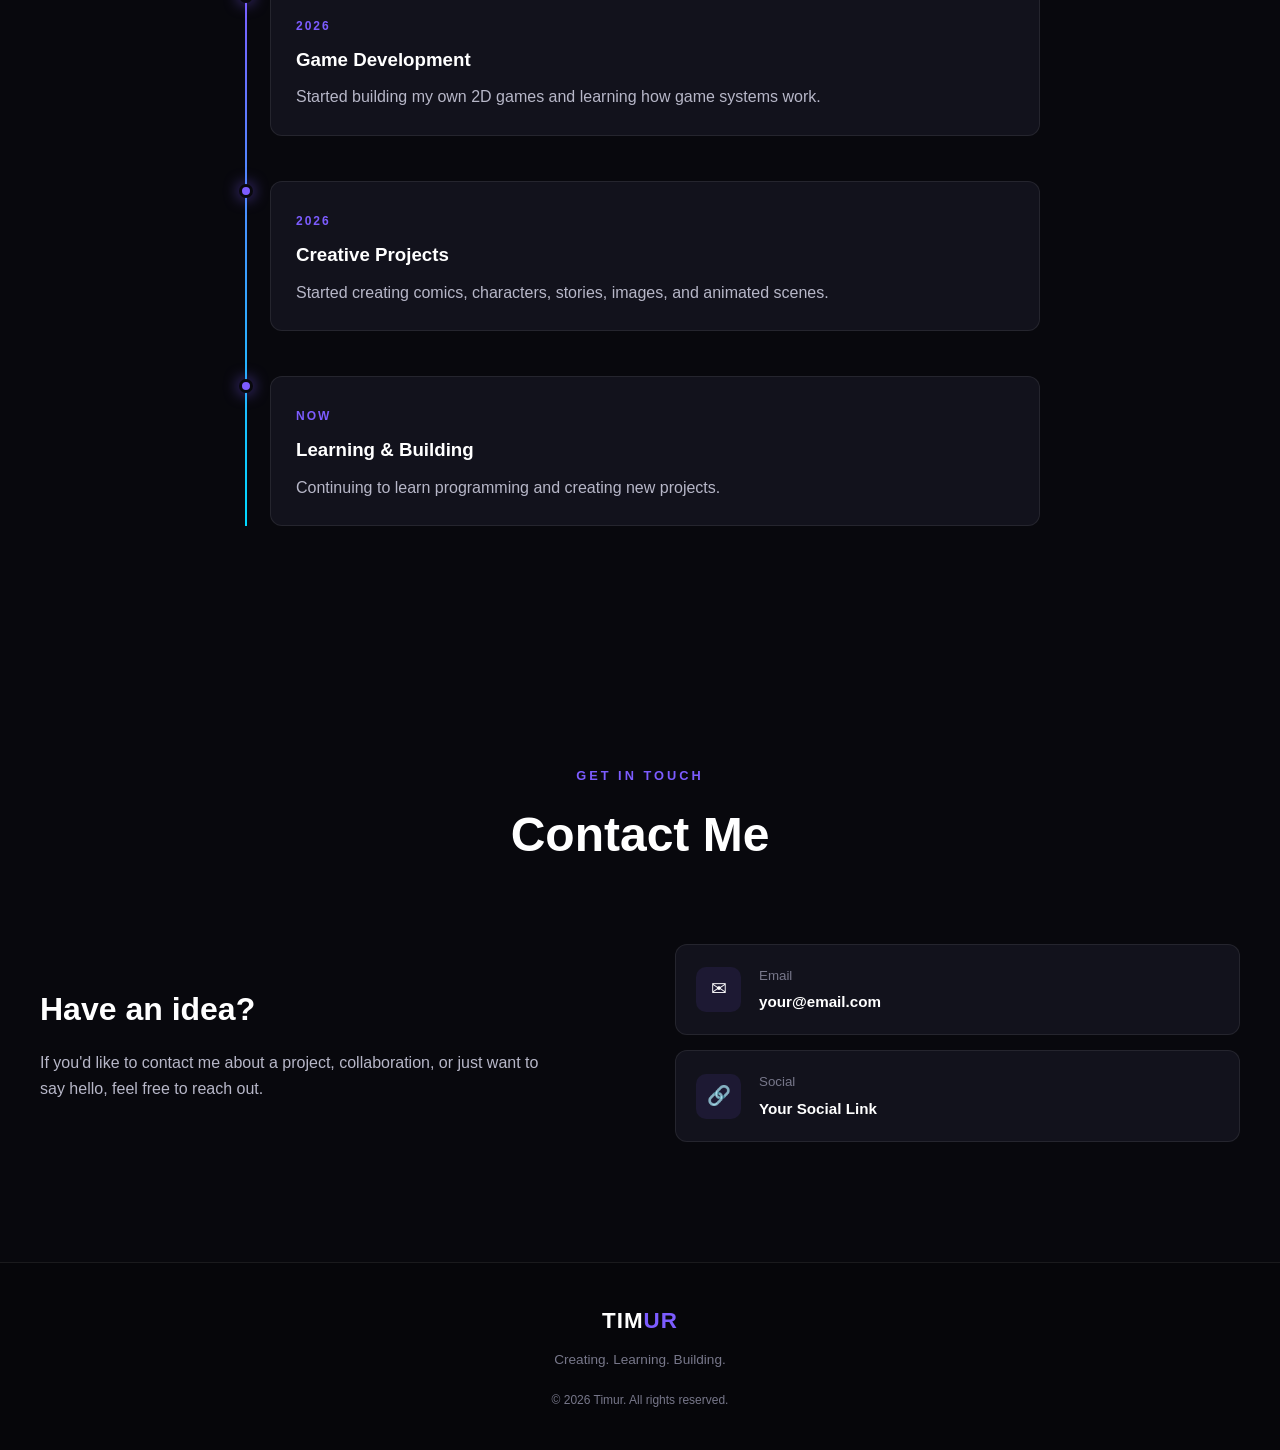
==== commit 9f5c5531: "Add files via upload" ====
--- a/index.html
+++ b/index.html
@@ -1,1121 +1,1151 @@
-<!DOCTYPE html>
-<html lang="en">
-
-<head>
-    <meta charset="UTF-8">
-
-    <meta name="viewport" content="width=device-width, initial-scale=1.0">
-
-    <title>Timur | Personal Portfolio</title>
-
-    <meta
-        name="description"
-        content="Personal portfolio showcasing my game development, creative projects, AI creations, and digital work."
-    >
-
-    <link rel="stylesheet" href="style.css">
-</head>
-
-
-<body>
-
-    <!-- =========================
-         NAVIGATION
-    ========================== -->
-
-    <header class="header">
-
-        <nav class="navbar">
-
-            <a href="#home" class="logo">
-                TIM<span>UR</span>
-            </a>
-
-
-            <ul class="nav-links">
-
-                <li>
-                    <a href="#home">Home</a>
-                </li>
-
-                <li>
-                    <a href="#about">About</a>
-                </li>
-
-                <li>
-                    <a href="#projects">Projects</a>
-                </li>
-
-                <li>
-                    <a href="#skills">Skills</a>
-                </li>
-
-                <li>
-                    <a href="#journey">Journey</a>
-                </li>
-
-                <li>
-                    <a href="#contact">Contact</a>
-                </li>
-
-            </ul>
-
-
-            <button
-                class="menu-button"
-                aria-label="Open navigation menu"
-            >
-                ☰
-            </button>
-
-        </nav>
-
-    </header>
-
-
-
-    <main>
-
-
-        <!-- =========================
-             HOME / HERO
-        ========================== -->
-
-        <section id="home" class="hero">
-
-            <div class="hero-content">
-
-                <p class="hero-small-text">
-                    WELCOME TO MY PORTFOLIO
-                </p>
-
-
-                <h1>
-                    Hi, I'm
-                    <span>Timur</span>
-                </h1>
-
-
-                <h2>
-                    Creator & Game Developer
-                </h2>
-
-
-                <p class="hero-description">
-                    I create games, stories, digital art, AI creations,
-                    and creative projects. This portfolio is a collection
-                    of my work and the things I'm passionate about.
-                </p>
-
-
-                <div class="hero-buttons">
-
-                    <a
-                        href="#projects"
-                        class="button primary-button"
-                    >
-                        View My Projects
-                    </a>
-
-
-                    <a
-                        href="#contact"
-                        class="button secondary-button"
-                    >
-                        Contact Me
-                    </a>
-
-                </div>
-
-            </div>
-
-
-            <!-- Profile image will be added later -->
-
-            <div class="hero-image">
-
-                <div class="profile-circle">
-
-                    <img
-                        src="assets/profile.png"
-                        alt="Profile picture"
-                    >
-
-                </div>
-
-            </div>
-
-        </section>
-
-
-
-        <!-- =========================
-             ABOUT
-        ========================== -->
-
-        <section id="about" class="about section">
-
-            <div class="section-title">
-
-                <p>
-                    GET TO KNOW ME
-                </p>
-
-                <h2>
-                    About Me
-                </h2>
-
-            </div>
-
-
-            <div class="about-content">
-
-
-                <!-- Profile image will be added later -->
-
-                <div class="about-image">
-
-                    <img
-                        src="assets/profile.png"
-                        alt="Picture of me"
-                    >
-
-                </div>
-
-
-                <div class="about-text">
-
-                    <h3>
-                        I'm a creative person who loves building things.
-                    </h3>
-
-
-                    <p>
-                        I'm interested in game development, programming,
-                        storytelling, digital art, AI creation, and
-                        creating unique digital experiences.
-                    </p>
-
-
-                    <p>
-                        I enjoy taking an idea and turning it into
-                        something people can interact with, watch,
-                        or enjoy.
-                    </p>
-
-
-                    <p>
-                        I'm constantly learning new skills and working
-                        on new projects to improve my abilities.
-                    </p>
-
-
-                    <div class="about-info">
-
-
-                        <div class="info-item">
-
-                            <strong>
-                                Name:
-                            </strong>
-
-                            <span>
-                                Timur
-                            </span>
-
-                        </div>
-
-
-                        <div class="info-item">
-
-                            <strong>
-                                Focus:
-                            </strong>
-
-                            <span>
-                                Game Development
-                            </span>
-
-                        </div>
-
-
-                        <div class="info-item">
-
-                            <strong>
-                                Interests:
-                            </strong>
-
-                            <span>
-                                Games, Art & Stories
-                            </span>
-
-                        </div>
-
-
-                    </div>
-
-                </div>
-
-            </div>
-
-        </section>
-
-
-
-        <!-- =========================
-             PROJECTS
-        ========================== -->
-
-        <section id="projects" class="projects section">
-
-
-            <div class="section-title">
-
-                <p>
-                    MY WORK
-                </p>
-
-                <h2>
-                    Featured Projects
-                </h2>
-
-            </div>
-
-
-
-            <div class="projects-grid">
-
-
-                <!-- =====================
-                     PROJECT 1
-                ====================== -->
-
-                <article class="project-card">
-
-
-                    <div class="project-image">
-
-                        <img
-                            src="assets/game.png"
-                            alt="2D Battle Game"
-                        >
-
-
-                        <div class="project-overlay">
-
-                            <span>
-                                GAME DEVELOPMENT
-                            </span>
-
-                        </div>
-
-                    </div>
-
-
-                    <div class="project-content">
-
-                        <p class="project-category">
-                            Game Development
-                        </p>
-
-
-                        <h3>
-                            2D Battle Game
-                        </h3>
-
-
-                        <p>
-                            A 2D action game created with HTML, CSS,
-                            and JavaScript. The game features a player,
-                            enemies, powers, combat, levels, and a
-                            custom game world.
-                        </p>
-
-
-                        <div class="project-tags">
-
-                            <span>
-                                HTML
-                            </span>
-
-                            <span>
-                                CSS
-                            </span>
-
-                            <span>
-                                JavaScript
-                            </span>
-
-                        </div>
-                                                <a
-                            href="https://timur602.github.io/superpower-sandbox/"
-                            class="project-link"
-                        >
-                            View Project →
-                        </a>
-                    </div>
-
-                </article>
-
-
-
-                <!-- =====================
-                     PROJECT 2
-                ====================== -->
-
-                <article class="project-card">
-
-
-                    <div class="project-image">
-
-                        <img
-                            src="assets/dragon-poster.png"
-                            alt="The Kindest Dragon comic book"
-                        >
-
-
-                        <div class="project-overlay">
-
-                            <span>
-                                COMIC & STORY
-                            </span>
-
-                        </div>
-
-                    </div>
-
-
-                    <div class="project-content">
-
-                        <p class="project-category">
-                            Comic & Story
-                        </p>
-
-
-                        <h3>
-                            The Kindest Dragon
-                        </h3>
-
-
-                        <p>
-                            A fantasy comic about Flame, a powerful
-                            purple dragon who protects animals and
-                            discovers that not everyone is his enemy.
-                        </p>
-
-
-                        <div class="project-tags">
-
-                            <span>
-                                Storytelling
-                            </span>
-
-                            <span>
-                                Comic
-                            </span>
-
-                            <span>
-                                Fantasy
-                            </span>
-
-                        </div>
-
-
-                        <a
-                            href="https://timur602.github.io/the-kindest-dragon/the-kindest-dragon.pdf"
-                            class="project-link"
-                        >
-                            View Project →
-                        </a>
-
-                    </div>
-
-                </article>
-
-
-
-                <!-- =====================
-                     PROJECT 3
-                ====================== -->
-
-                <article class="project-card">
-
-
-                    <div class="project-image">
-
-                        <!--
-                            Replace this filename with the
-                            actual Dragon poster you want to use.
-                        -->
-
-                        <img
-                            src="assets/dragon-poster.png"
-                            alt="AI generated Dragon artwork"
-                        >
-
-
-                        <div class="project-overlay">
-
-                            <span>
-                                AI CREATION
-                            </span>
-
-                        </div>
-
-                    </div>
-
-
-                    <div class="project-content">
-
-                        <p class="project-category">
-                            AI Creation
-                        </p>
-
-
-                        <h3>
-                            AI Dragon Artwork
-                        </h3>
-
-
-                        <p>
-                            A collection of AI-generated artwork
-                            created for the world of The Kindest
-                            Dragon, including characters, scenes,
-                            and fantasy environments.
-                        </p>
-
-
-                        <div class="project-tags">
-
-                            <span>
-                                AI
-                            </span>
-
-                            <span>
-                                Art
-                            </span>
-
-                            <span>
-                                Design
-                            </span>
-
-                        </div>
-
-
-                        <a
-                            href="#"
-                            class="project-link"
-                        >
-                            View Project →
-                        </a>
-
-                    </div>
-
-                </article>
-
-
-
-                <!-- =====================
-                     PROJECT 4
-                ====================== -->
-
-                <article class="project-card">
-
-
-                    <div class="project-image">
-
-
-                        <video
-                            class="project-video"
-                            autoplay
-                            muted
-                            loop
-                            playsinline
-                            preload="metadata"
-                        >
-
-                            <source
-                                src="assets/YOUR_AI_VIDEO.mp4"
-                                type="video/mp4"
-                            >
-
-                            Your browser does not support
-                            the video element.
-
-                        </video>
-
-
-                        <div class="project-overlay">
-
-                            <span>
-                                AI ANIMATION
-                            </span>
-
-                        </div>
-
-                    </div>
-
-
-                    <div class="project-content">
-
-                        <p class="project-category">
-                            AI Animation
-                        </p>
-
-
-                        <h3>
-                            AI Animation Project
-                        </h3>
-
-
-                        <p>
-                            A short cinematic animation created by
-                            combining AI-generated images, animation,
-                            camera movement, and storytelling.
-                        </p>
-
-
-                        <div class="project-tags">
-
-                            <span>
-                                AI
-                            </span>
-
-                            <span>
-                                Animation
-                            </span>
-
-                            <span>
-                                Video
-                            </span>
-
-                        </div>
-                            <a href="https://youtube.com/shorts/1xW0EfPyPyo?si=HiFUV2RudBzsRTrP"
-                               class="project-link"
-                               target="_blank"
-                               rel="noopener">
-                                Watch Video →
-                            </a>
-
-                    </div>
-
-                </article>
-
-
-
-                <!-- =====================
-                     PROJECT 5
-                ====================== -->
-
-                <article class="project-card project-coming-soon">
-
-
-                    <div class="project-image">
-
-                        <div class="coming-soon-content">
-
-                            <span class="coming-soon-icon">
-                                +
-                            </span>
-
-                            <span>
-                                COMING SOON
-                            </span>
-
-                        </div>
-
-                    </div>
-
-
-                    <div class="project-content">
-
-                        <p class="project-category">
-                            Future Project
-                        </p>
-
-
-                        <h3>
-                            More Coming Soon
-                        </h3>
-
-
-                        <p>
-                            I'm always working on new ideas and
-                            projects. Check back later to see what
-                            I'm creating next.
-                        </p>
-
-
-                        <div class="project-tags">
-
-                            <span>
-                                Future
-                            </span>
-
-                            <span>
-                                Creative
-                            </span>
-
-                        </div>
-
-                    </div>
-
-                </article>
-
-
-            </div>
-
-        </section>
-
-
-
-        <!-- =========================
-             SKILLS
-        ========================== -->
-
-        <section id="skills" class="skills section">
-
-
-            <div class="section-title">
-
-                <p>
-                    WHAT I DO
-                </p>
-
-                <h2>
-                    My Skills
-                </h2>
-
-            </div>
-
-
-
-            <div class="skills-grid">
-
-
-                <!-- Web Development -->
-
-                <div class="skill-card">
-
-                    <div class="skill-icon">
-                        &lt;/&gt;
-                    </div>
-
-
-                    <h3>
-                        Web Development
-                    </h3>
-
-
-                    <p>
-                        Creating websites and interactive
-                        experiences using HTML, CSS, and JavaScript.
-                    </p>
-
-
-                    <div class="skill-list">
-
-                        <span>
-                            HTML
-                        </span>
-
-                        <span>
-                            CSS
-                        </span>
-
-                        <span>
-                            JavaScript
-                        </span>
-
-                    </div>
-
-                </div>
-
-
-
-                <!-- Game Development -->
-
-                <div class="skill-card">
-
-                    <div class="skill-icon">
-                        🎮
-                    </div>
-
-
-                    <h3>
-                        Game Development
-                    </h3>
-
-
-                    <p>
-                        Building 2D games with custom gameplay,
-                        characters, enemies, maps, and abilities.
-                    </p>
-
-
-                    <div class="skill-list">
-
-                        <span>
-                            Game Design
-                        </span>
-
-                        <span>
-                            JavaScript
-                        </span>
-
-                        <span>
-                            Gameplay
-                        </span>
-
-                    </div>
-
-                </div>
-
-
-
-                <!-- AI Creation -->
-
-                <div class="skill-card">
-
-                    <div class="skill-icon">
-                        🎨
-                    </div>
-
-
-                    <h3>
-                        AI Creation
-                    </h3>
-
-
-                    <p>
-                        Creating characters, environments, artwork,
-                        concepts, and visual ideas using AI tools.
-                    </p>
-
-
-                    <div class="skill-list">
-
-                        <span>
-                            AI Art
-                        </span>
-
-                        <span>
-                            Design
-                        </span>
-
-                        <span>
-                            Creative Work
-                        </span>
-
-                    </div>
-
-                </div>
-
-
-
-                <!-- Animation -->
-
-                <div class="skill-card">
-
-                    <div class="skill-icon">
-                        🎬
-                    </div>
-
-
-                    <h3>
-                        Animation & Video
-                    </h3>
-
-
-                    <p>
-                        Turning images and ideas into animated
-                        scenes and short cinematic videos.
-                    </p>
-
-
-                    <div class="skill-list">
-
-                        <span>
-                            Animation
-                        </span>
-
-                        <span>
-                            Video
-                        </span>
-
-                        <span>
-                            Storytelling
-                        </span>
-
-                    </div>
-
-                </div>
-
-
-            </div>
-
-        </section>
-
-
-
-        <!-- =========================
-             JOURNEY
-        ========================== -->
-
-        <section id="journey" class="journey section">
-
-
-            <div class="section-title">
-
-                <p>
-                    MY PROGRESS
-                </p>
-
-                <h2>
-                    My Journey
-                </h2>
-
-            </div>
-
-
-
-            <div class="timeline">
-
-
-                <div class="timeline-item">
-
-                    <div class="timeline-dot"></div>
-
-
-                    <div class="timeline-content">
-
-                        <span class="timeline-date">
-                            2026
-                        </span>
-
-
-                        <h3>
-                            Game Development
-                        </h3>
-
-
-                        <p>
-                            Started building my own 2D games and
-                            learning how game systems work.
-                        </p>
-
-                    </div>
-
-                </div>
-
-
-
-                <div class="timeline-item">
-
-                    <div class="timeline-dot"></div>
-
-
-                    <div class="timeline-content">
-
-                        <span class="timeline-date">
-                            2026
-                        </span>
-
-
-                        <h3>
-                            Creative Projects
-                        </h3>
-
-
-                        <p>
-                            Started creating comics, characters,
-                            stories, images, and animated scenes.
-                        </p>
-
-                    </div>
-
-                </div>
-
-
-
-                <div class="timeline-item">
-
-                    <div class="timeline-dot"></div>
-
-
-                    <div class="timeline-content">
-
-                        <span class="timeline-date">
-                            NOW
-                        </span>
-
-
-                        <h3>
-                            Learning & Building
-                        </h3>
-
-
-                        <p>
-                            Continuing to learn programming and
-                            creating new projects.
-                        </p>
-
-                    </div>
-
-                </div>
-
-
-            </div>
-
-        </section>
-
-
-
-        <!-- =========================
-             CONTACT
-        ========================== -->
-
-        <section id="contact" class="contact section">
-
-
-            <div class="section-title">
-
-                <p>
-                    GET IN TOUCH
-                </p>
-
-                <h2>
-                    Contact Me
-                </h2>
-
-            </div>
-
-
-
-            <div class="contact-content">
-
-
-                <div class="contact-text">
-
-                    <h3>
-                        Have an idea?
-                    </h3>
-
-
-                    <p>
-                        If you'd like to contact me about a project,
-                        collaboration, or just want to say hello,
-                        feel free to reach out.
-                    </p>
-
-                </div>
-
-
-
-                <div class="contact-info">
-
-
-                    <a
-                        href="mailto:your@email.com"
-                        class="contact-card"
-                    >
-
-                        <span class="contact-icon">
-                            ✉
-                        </span>
-
-
-                        <div>
-
-                            <small>
-                                Email
-                            </small>
-
-                            <strong>
-                                your@email.com
-                            </strong>
-
-                        </div>
-
-                    </a>
-
-
-
-                    <a
-                        href="#"
-                        class="contact-card"
-                    >
-
-                        <span class="contact-icon">
-                            🔗
-                        </span>
-
-
-                        <div>
-
-                            <small>
-                                Social
-                            </small>
-
-                            <strong>
-                                Your Social Link
-                            </strong>
-
-                        </div>
-
-                    </a>
-
-
-                </div>
-
-            </div>
-
-        </section>
-
-
-    </main>
-
-
-
-    <!-- =========================
-         FOOTER
-    ========================== -->
-
-    <footer class="footer">
-
-        <div class="footer-content">
-
-
-            <a
-                href="#home"
-                class="logo"
-            >
-                YOUR<span>NAME</span>
-            </a>
-
-
-            <p>
-                Creating. Learning. Building.
-            </p>
-
-
-            <p class="copyright">
-                © 2026 Timur. All rights reserved.
-            </p>
-
-
-        </div>
-
-    </footer>
-
-
-
-    <!-- =========================
-         JAVASCRIPT
-    ========================== -->
-
-    <script src="script.js"></script>
-
-</body>
-
+<!DOCTYPE html>
+<html lang="en">
+
+<head>
+    <meta charset="UTF-8">
+
+    <meta name="viewport" content="width=device-width, initial-scale=1.0">
+
+    <title>Timur | Personal Portfolio</title>
+
+    <meta
+        name="description"
+        content="Personal portfolio showcasing my game development, creative projects, AI creations, and digital work."
+    >
+
+    <link rel="stylesheet" href="style.css">
+</head>
+
+
+<body>
+
+    <!-- =========================
+         NAVIGATION
+    ========================== -->
+
+    <header class="header">
+
+        <nav class="navbar">
+
+            <a href="#home" class="logo">
+                TIM<span>UR</span>
+            </a>
+
+
+            <ul class="nav-links">
+
+                <li>
+                    <a href="#home">Home</a>
+                </li>
+
+                <li>
+                    <a href="#about">About</a>
+                </li>
+
+                <li>
+                    <a href="#projects">Projects</a>
+                </li>
+
+                <li>
+                    <a href="#skills">Skills</a>
+                </li>
+
+                <li>
+                    <a href="#journey">Journey</a>
+                </li>
+
+                <li>
+                    <a href="#contact">Contact</a>
+                </li>
+
+            </ul>
+
+
+            <button
+                class="menu-button"
+                type="button"
+                aria-expanded="false"
+                aria-label="Open navigation menu"
+            >
+                ☰
+            </button>
+
+        </nav>
+
+    </header>
+
+
+
+    <main>
+
+
+        <!-- =========================
+             HOME / HERO
+        ========================== -->
+
+        <section id="home" class="hero">
+
+            <div class="hero-content">
+
+                <p class="hero-small-text">
+                    WELCOME TO MY PORTFOLIO
+                </p>
+
+
+                <h1>
+                    Hi, I'm
+                    <span>Timur</span>
+                </h1>
+
+
+                <h2>
+                    Creator & Game Developer
+                </h2>
+
+
+                <p class="hero-description">
+                    I create games, stories, digital art, AI creations,
+                    and creative projects. This portfolio is a collection
+                    of my work and the things I'm passionate about.
+                </p>
+
+
+                <div class="hero-buttons">
+
+                    <a
+                        href="#projects"
+                        class="button primary-button"
+                    >
+                        View My Projects
+                    </a>
+
+
+                    <a
+                        href="#contact"
+                        class="button secondary-button"
+                    >
+                        Contact Me
+                    </a>
+
+                </div>
+
+            </div>
+
+
+            <!-- Profile image will be added later -->
+
+            <div class="hero-image">
+
+                <div class="profile-circle">
+
+                    <img
+                        src="assets/profile.png"
+                        alt="Profile picture"
+                    >
+
+                </div>
+
+            </div>
+
+        </section>
+
+
+
+        <!-- =========================
+             ABOUT
+        ========================== -->
+
+        <section id="about" class="about section">
+
+            <div class="section-title">
+
+                <p>
+                    GET TO KNOW ME
+                </p>
+
+                <h2>
+                    About Me
+                </h2>
+
+            </div>
+
+
+            <div class="about-content">
+
+
+                <!-- Profile image will be added later -->
+
+                <div class="about-image">
+
+                    <img
+                        src="assets/profile.png"
+                        alt="Picture of me"
+                    >
+
+                </div>
+
+
+                <div class="about-text">
+
+                    <h3>
+                        I'm a creative person who loves building things.
+                    </h3>
+
+
+                    <p>
+                        I'm interested in game development, programming,
+                        storytelling, digital art, AI creation, and
+                        creating unique digital experiences.
+                    </p>
+
+
+                    <p>
+                        I enjoy taking an idea and turning it into
+                        something people can interact with, watch,
+                        or enjoy.
+                    </p>
+
+
+                    <p>
+                        I'm constantly learning new skills and working
+                        on new projects to improve my abilities.
+                    </p>
+
+
+                    <div class="about-info">
+
+
+                        <div class="info-item">
+
+                            <strong>
+                                Name:
+                            </strong>
+
+                            <span>
+                                Timur
+                            </span>
+
+                        </div>
+
+
+                        <div class="info-item">
+
+                            <strong>
+                                Focus:
+                            </strong>
+
+                            <span>
+                                Game Development
+                            </span>
+
+                        </div>
+
+
+                        <div class="info-item">
+
+                            <strong>
+                                Interests:
+                            </strong>
+
+                            <span>
+                                Games, Art & Stories
+                            </span>
+
+                        </div>
+
+
+                    </div>
+
+                </div>
+
+            </div>
+
+        </section>
+
+
+
+        <!-- =========================
+             PROJECTS
+        ========================== -->
+
+        <section id="projects" class="projects section">
+
+
+            <div class="section-title">
+
+                <p>
+                    MY WORK
+                </p>
+
+                <h2>
+                    Featured Projects
+                </h2>
+
+            </div>
+
+
+
+            <div class="projects-grid">
+
+                <!-- VOID GAME PROJECT -->
+                <article class="project-card">
+                    <div class="project-image">
+                        <div class="void-thumbnail" role="img" aria-label="VOID game artwork">
+                            <span class="void-symbol">V</span>
+                            <span class="void-thumbnail-title">VOID</span>
+                            <span class="void-thumbnail-subtitle">THE MACHINE AGE HAS BEGUN</span>
+                        </div>
+                        <div class="project-overlay"><span>GAME DEVELOPMENT</span></div>
+                    </div>
+                    <div class="project-content">
+                        <p class="project-category">Game Development</p>
+                        <h3>VOID — The Machine Age Has Begun</h3>
+                        <p>A sci-fi game project about a world shaped by advanced machines. Play it directly in your browser.</p>
+                        <div class="project-tags"><span>Game</span><span>Sci-Fi</span><span>Web</span></div>
+                        <a href="void.html" class="project-link">Explore Project →</a>
+                    </div>
+                </article>
+
+
+
+
+                <!-- =====================
+                     PROJECT 1
+                ====================== -->
+
+                <article class="project-card">
+
+
+                    <div class="project-image">
+
+                        <img
+                            src="assets/game.png"
+                            alt="2D Battle Game"
+                        >
+
+
+                        <div class="project-overlay">
+
+                            <span>
+                                GAME DEVELOPMENT
+                            </span>
+
+                        </div>
+
+                    </div>
+
+
+                    <div class="project-content">
+
+                        <p class="project-category">
+                            Game Development
+                        </p>
+
+
+                        <h3>
+                            2D Battle Game
+                        </h3>
+
+
+                        <p>
+                            A 2D action game created with HTML, CSS,
+                            and JavaScript. The game features a player,
+                            enemies, powers, combat, levels, and a
+                            custom game world.
+                        </p>
+
+
+                        <div class="project-tags">
+
+                            <span>
+                                HTML
+                            </span>
+
+                            <span>
+                                CSS
+                            </span>
+
+                            <span>
+                                JavaScript
+                            </span>
+
+                        </div>
+
+
+                        <a
+                            href="game.html"
+                            class="project-link"
+                        >
+                            View Project →
+                        </a>
+
+                    </div>
+
+                </article>
+
+
+
+                <!-- =====================
+                     PROJECT 2
+                ====================== -->
+
+                <article class="project-card">
+
+
+                    <div class="project-image">
+
+                        <img
+                            src="assets/dragon-comicbook.png"
+                            alt="The Kindest Dragon comic book"
+                        >
+
+
+                        <div class="project-overlay">
+
+                            <span>
+                                COMIC & STORY
+                            </span>
+
+                        </div>
+
+                    </div>
+
+
+                    <div class="project-content">
+
+                        <p class="project-category">
+                            Comic & Story
+                        </p>
+
+
+                        <h3>
+                            The Kindest Dragon
+                        </h3>
+
+
+                        <p>
+                            A fantasy comic about Flame, a powerful
+                            purple dragon who protects animals and
+                            discovers that not everyone is his enemy.
+                        </p>
+
+
+                        <div class="project-tags">
+
+                            <span>
+                                Storytelling
+                            </span>
+
+                            <span>
+                                Comic
+                            </span>
+
+                            <span>
+                                Fantasy
+                            </span>
+
+                        </div>
+
+
+                        <a
+                            href="dragon.html"
+                            class="project-link"
+                        >
+                            View Project →
+                        </a>
+
+                    </div>
+
+                </article>
+
+
+
+                <!-- =====================
+                     PROJECT 3
+                ====================== -->
+
+                <article class="project-card">
+
+
+                    <div class="project-image">
+
+                        <!--
+                            Replace this filename with the
+                            actual Dragon poster you want to use.
+                        -->
+
+                        <img
+                            src="assets/dragon-poster.png"
+                            alt="AI generated Dragon artwork"
+                        >
+
+
+                        <div class="project-overlay">
+
+                            <span>
+                                AI CREATION
+                            </span>
+
+                        </div>
+
+                    </div>
+
+
+                    <div class="project-content">
+
+                        <p class="project-category">
+                            AI Creation
+                        </p>
+
+
+                        <h3>
+                            AI Dragon Artwork
+                        </h3>
+
+
+                        <p>
+                            A collection of AI-generated artwork
+                            created for the world of The Kindest
+                            Dragon, including characters, scenes,
+                            and fantasy environments.
+                        </p>
+
+
+                        <div class="project-tags">
+
+                            <span>
+                                AI
+                            </span>
+
+                            <span>
+                                Art
+                            </span>
+
+                            <span>
+                                Design
+                            </span>
+
+                        </div>
+
+
+                        <a
+                            href="ai-art.html"
+                            class="project-link"
+                        >
+                            View Project →
+                        </a>
+
+                    </div>
+
+                </article>
+
+
+
+                <!-- =====================
+                     PROJECT 4
+                ====================== -->
+
+                <article class="project-card">
+
+
+                    <div class="project-image">
+
+
+                        <video
+                            class="project-video"
+                            autoplay
+                            muted
+                            loop
+                            playsinline
+                            preload="metadata"
+                        >
+
+                            <source
+                                src="assets/YOUR_AI_VIDEO.mp4"
+                                type="video/mp4"
+                            >
+
+                            Your browser does not support
+                            the video element.
+
+                        </video>
+
+
+                        <div class="project-overlay">
+
+                            <span>
+                                AI ANIMATION
+                            </span>
+
+                        </div>
+
+                    </div>
+
+
+                    <div class="project-content">
+
+                        <p class="project-category">
+                            AI Animation
+                        </p>
+
+
+                        <h3>
+                            AI Animation Project
+                        </h3>
+
+
+                        <p>
+                            A short cinematic animation created by
+                            combining AI-generated images, animation,
+                            camera movement, and storytelling.
+                        </p>
+
+
+                        <div class="project-tags">
+
+                            <span>
+                                AI
+                            </span>
+
+                            <span>
+                                Animation
+                            </span>
+
+                            <span>
+                                Video
+                            </span>
+
+                        </div>
+
+
+                        <a
+                            href="https://www.youtube.com/"
+                            class="project-link"
+                            target="_blank"
+                            rel="noopener noreferrer"
+                        >
+                            Watch on YouTube →
+                        </a>
+
+                    </div>
+
+                </article>
+
+
+
+                <!-- =====================
+                     PROJECT 5
+                ====================== -->
+
+                <article class="project-card project-coming-soon">
+
+
+                    <div class="project-image">
+
+                        <div class="coming-soon-content">
+
+                            <span class="coming-soon-icon">
+                                +
+                            </span>
+
+                            <span>
+                                COMING SOON
+                            </span>
+
+                        </div>
+
+                    </div>
+
+
+                    <div class="project-content">
+
+                        <p class="project-category">
+                            Future Project
+                        </p>
+
+
+                        <h3>
+                            More Coming Soon
+                        </h3>
+
+
+                        <p>
+                            I'm always working on new ideas and
+                            projects. Check back later to see what
+                            I'm creating next.
+                        </p>
+
+
+                        <div class="project-tags">
+
+                            <span>
+                                Future
+                            </span>
+
+                            <span>
+                                Creative
+                            </span>
+
+                        </div>
+
+                    </div>
+
+                </article>
+
+
+            </div>
+
+        </section>
+
+
+
+        <!-- =========================
+             SKILLS
+        ========================== -->
+
+        <section id="skills" class="skills section">
+
+
+            <div class="section-title">
+
+                <p>
+                    WHAT I DO
+                </p>
+
+                <h2>
+                    My Skills
+                </h2>
+
+            </div>
+
+
+
+            <div class="skills-grid">
+
+
+                <!-- Web Development -->
+
+                <div class="skill-card">
+
+                    <div class="skill-icon">
+                        &lt;/&gt;
+                    </div>
+
+
+                    <h3>
+                        Web Development
+                    </h3>
+
+
+                    <p>
+                        Creating websites and interactive
+                        experiences using HTML, CSS, and JavaScript.
+                    </p>
+
+
+                    <div class="skill-list">
+
+                        <span>
+                            HTML
+                        </span>
+
+                        <span>
+                            CSS
+                        </span>
+
+                        <span>
+                            JavaScript
+                        </span>
+
+                    </div>
+
+                </div>
+
+
+
+                <!-- Game Development -->
+
+                <div class="skill-card">
+
+                    <div class="skill-icon">
+                        🎮
+                    </div>
+
+
+                    <h3>
+                        Game Development
+                    </h3>
+
+
+                    <p>
+                        Building 2D games with custom gameplay,
+                        characters, enemies, maps, and abilities.
+                    </p>
+
+
+                    <div class="skill-list">
+
+                        <span>
+                            Game Design
+                        </span>
+
+                        <span>
+                            JavaScript
+                        </span>
+
+                        <span>
+                            Gameplay
+                        </span>
+
+                    </div>
+
+                </div>
+
+
+
+                <!-- AI Creation -->
+
+                <div class="skill-card">
+
+                    <div class="skill-icon">
+                        🎨
+                    </div>
+
+
+                    <h3>
+                        AI Creation
+                    </h3>
+
+
+                    <p>
+                        Creating characters, environments, artwork,
+                        concepts, and visual ideas using AI tools.
+                    </p>
+
+
+                    <div class="skill-list">
+
+                        <span>
+                            AI Art
+                        </span>
+
+                        <span>
+                            Design
+                        </span>
+
+                        <span>
+                            Creative Work
+                        </span>
+
+                    </div>
+
+                </div>
+
+
+
+                <!-- Animation -->
+
+                <div class="skill-card">
+
+                    <div class="skill-icon">
+                        🎬
+                    </div>
+
+
+                    <h3>
+                        Animation & Video
+                    </h3>
+
+
+                    <p>
+                        Turning images and ideas into animated
+                        scenes and short cinematic videos.
+                    </p>
+
+
+                    <div class="skill-list">
+
+                        <span>
+                            Animation
+                        </span>
+
+                        <span>
+                            Video
+                        </span>
+
+                        <span>
+                            Storytelling
+                        </span>
+
+                    </div>
+
+                </div>
+
+
+            </div>
+
+        </section>
+
+
+
+        <!-- =========================
+             JOURNEY
+        ========================== -->
+
+        <section id="journey" class="journey section">
+
+
+            <div class="section-title">
+
+                <p>
+                    MY PROGRESS
+                </p>
+
+                <h2>
+                    My Journey
+                </h2>
+
+            </div>
+
+
+
+            <div class="timeline">
+
+
+                <div class="timeline-item">
+
+                    <div class="timeline-dot"></div>
+
+
+                    <div class="timeline-content">
+
+                        <span class="timeline-date">
+                            2026
+                        </span>
+
+
+                        <h3>
+                            Game Development
+                        </h3>
+
+
+                        <p>
+                            Started building my own 2D games and
+                            learning how game systems work.
+                        </p>
+
+                    </div>
+
+                </div>
+
+
+
+                <div class="timeline-item">
+
+                    <div class="timeline-dot"></div>
+
+
+                    <div class="timeline-content">
+
+                        <span class="timeline-date">
+                            2026
+                        </span>
+
+
+                        <h3>
+                            Creative Projects
+                        </h3>
+
+
+                        <p>
+                            Started creating comics, characters,
+                            stories, images, and animated scenes.
+                        </p>
+
+                    </div>
+
+                </div>
+
+
+
+                <div class="timeline-item">
+
+                    <div class="timeline-dot"></div>
+
+
+                    <div class="timeline-content">
+
+                        <span class="timeline-date">
+                            NOW
+                        </span>
+
+
+                        <h3>
+                            Learning & Building
+                        </h3>
+
+
+                        <p>
+                            Continuing to learn programming and
+                            creating new projects.
+                        </p>
+
+                    </div>
+
+                </div>
+
+
+            </div>
+
+        </section>
+
+
+
+        <!-- =========================
+             CONTACT
+        ========================== -->
+
+        <section id="contact" class="contact section">
+
+
+            <div class="section-title">
+
+                <p>
+                    GET IN TOUCH
+                </p>
+
+                <h2>
+                    Contact Me
+                </h2>
+
+            </div>
+
+
+
+            <div class="contact-content">
+
+
+                <div class="contact-text">
+
+                    <h3>
+                        Have an idea?
+                    </h3>
+
+
+                    <p>
+                        If you'd like to contact me about a project,
+                        collaboration, or just want to say hello,
+                        feel free to reach out.
+                    </p>
+
+                </div>
+
+
+
+                <div class="contact-info">
+
+
+                    <a
+                        href="mailto:your@email.com"
+                        class="contact-card"
+                    >
+
+                        <span class="contact-icon">
+                            ✉
+                        </span>
+
+
+                        <div>
+
+                            <small>
+                                Email
+                            </small>
+
+                            <strong>
+                                your@email.com
+                            </strong>
+
+                        </div>
+
+                    </a>
+
+
+
+                    <a
+                        href="#"
+                        class="contact-card"
+                    >
+
+                        <span class="contact-icon">
+                            🔗
+                        </span>
+
+
+                        <div>
+
+                            <small>
+                                Social
+                            </small>
+
+                            <strong>
+                                Your Social Link
+                            </strong>
+
+                        </div>
+
+                    </a>
+
+
+                </div>
+
+            </div>
+
+        </section>
+
+
+    </main>
+
+
+
+    <!-- =========================
+         FOOTER
+    ========================== -->
+
+    <footer class="footer">
+
+        <div class="footer-content">
+
+
+            <a
+                href="#home"
+                class="logo"
+            >
+                TIM<span>UR</span>
+            </a>
+
+
+            <p>
+                Creating. Learning. Building.
+            </p>
+
+
+            <p class="copyright">
+                © 2026 Timur. All rights reserved.
+            </p>
+
+
+        </div>
+
+    </footer>
+
+
+
+    <!-- =========================
+         JAVASCRIPT
+    ========================== -->
+
+    <script src="script.js"></script>
+
+</body>
+
 </html>
--- a/style.css
+++ b/style.css
@@ -1,1386 +1,1434 @@
-/* =========================================
-   GLOBAL
-========================================= */
-
-* {
-    margin: 0;
-    padding: 0;
-    box-sizing: border-box;
-}
-
-html {
-    scroll-behavior: smooth;
-}
-
-body {
-    font-family: Arial, Helvetica, sans-serif;
-    background: #08080d;
-    color: #ffffff;
-    line-height: 1.6;
-    overflow-x: hidden;
-}
-
-a {
-    text-decoration: none;
-    color: inherit;
-}
-
-img,
-video {
-    display: block;
-    max-width: 100%;
-}
-
-button {
-    font: inherit;
-}
-
-
-/* =========================================
-   VARIABLES
-========================================= */
-
-:root {
-    --background: #08080d;
-    --background-light: #101018;
-    --card: #12121c;
-    --card-hover: #181825;
-
-    --text: #ffffff;
-    --text-light: #b7b7c8;
-    --text-dark: #77778a;
-
-    --primary: #7c5cff;
-    --primary-light: #9b83ff;
-    --secondary: #00d9ff;
-
-    --border: rgba(255, 255, 255, 0.08);
-
-    --max-width: 1200px;
-
-    --transition: 0.3s ease;
-}
-
-
-/* =========================================
-   SCROLLBAR
-========================================= */
-
-::-webkit-scrollbar {
-    width: 8px;
-}
-
-::-webkit-scrollbar-track {
-    background: #08080d;
-}
-
-::-webkit-scrollbar-thumb {
-    background: #343447;
-    border-radius: 10px;
-}
-
-::-webkit-scrollbar-thumb:hover {
-    background: var(--primary);
-}
-
-
-/* =========================================
-   SELECTION
-========================================= */
-
-::selection {
-    background: var(--primary);
-    color: white;
-}
-
-
-/* =========================================
-   HEADER
-========================================= */
-
-.header {
-    position: fixed;
-    top: 0;
-    left: 0;
-
-    width: 100%;
-
-    z-index: 1000;
-
-    background: rgba(8, 8, 13, 0.8);
-
-    backdrop-filter: blur(15px);
-
-    border-bottom: 1px solid var(--border);
-}
-
-.navbar {
-    width: min(100% - 40px, var(--max-width));
-
-    margin: auto;
-
-    height: 75px;
-
-    display: flex;
-    align-items: center;
-    justify-content: space-between;
-}
-
-
-/* =========================================
-   LOGO
-========================================= */
-
-.logo {
-    font-size: 1.4rem;
-
-    font-weight: 800;
-
-    letter-spacing: 1px;
-
-    color: white;
-}
-
-.logo span {
-    color: var(--primary);
-}
-
-
-/* =========================================
-   NAVIGATION
-========================================= */
-
-.nav-links {
-    display: flex;
-
-    list-style: none;
-
-    gap: 32px;
-}
-
-.nav-links a {
-    position: relative;
-
-    color: var(--text-light);
-
-    font-size: 0.95rem;
-
-    transition: var(--transition);
-}
-
-.nav-links a::after {
-    content: "";
-
-    position: absolute;
-
-    left: 0;
-    bottom: -7px;
-
-    width: 0;
-    height: 2px;
-
-    background: var(--primary);
-
-    transition: var(--transition);
-}
-
-.nav-links a:hover {
-    color: white;
-}
-
-.nav-links a:hover::after {
-    width: 100%;
-}
-
-
-/* =========================================
-   MOBILE MENU BUTTON
-========================================= */
-
-.menu-button {
-    display: none;
-
-    background: none;
-
-    border: none;
-
-    color: white;
-
-    font-size: 1.6rem;
-
-    cursor: pointer;
-}
-
-
-/* =========================================
-   SECTIONS
-========================================= */
-
-.section {
-    width: min(100% - 40px, var(--max-width));
-
-    margin: auto;
-
-    padding: 120px 0;
-}
-
-.section-title {
-    text-align: center;
-
-    margin-bottom: 70px;
-}
-
-.section-title p {
-    color: var(--primary);
-
-    font-size: 0.8rem;
-
-    font-weight: 700;
-
-    letter-spacing: 3px;
-
-    margin-bottom: 10px;
-}
-
-.section-title h2 {
-    font-size: clamp(2rem, 5vw, 3rem);
-
-    font-weight: 800;
-}
-
-
-/* =========================================
-   HERO
-========================================= */
-
-.hero {
-    position: relative;
-
-    min-height: 100vh;
-
-    width: min(100% - 40px, var(--max-width));
-
-    margin: auto;
-
-    padding-top: 120px;
-
-    display: flex;
-
-    align-items: center;
-
-    justify-content: space-between;
-
-    gap: 70px;
-}
-
-
-/* Decorative glow */
-
-.hero::before {
-    content: "";
-
-    position: absolute;
-
-    width: 500px;
-    height: 500px;
-
-    left: -250px;
-    top: 100px;
-
-    background: var(--primary);
-
-    opacity: 0.08;
-
-    filter: blur(120px);
-
-    border-radius: 50%;
-
-    pointer-events: none;
-}
-
-.hero::after {
-    content: "";
-
-    position: absolute;
-
-    width: 400px;
-    height: 400px;
-
-    right: -150px;
-    bottom: 50px;
-
-    background: var(--secondary);
-
-    opacity: 0.06;
-
-    filter: blur(120px);
-
-    border-radius: 50%;
-
-    pointer-events: none;
-}
-
-
-/* =========================================
-   HERO CONTENT
-========================================= */
-
-.hero-content {
-    position: relative;
-
-    z-index: 2;
-
-    max-width: 680px;
-}
-
-.hero-small-text {
-    color: var(--primary);
-
-    font-size: 0.85rem;
-
-    font-weight: 700;
-
-    letter-spacing: 3px;
-
-    margin-bottom: 20px;
-}
-
-.hero h1 {
-    font-size: clamp(3rem, 7vw, 6rem);
-
-    line-height: 1.05;
-
-    font-weight: 900;
-
-    margin-bottom: 15px;
-}
-
-.hero h1 span {
-    display: block;
-
-    background: linear-gradient(
-        90deg,
-        var(--primary),
-        var(--secondary)
-    );
-
-    -webkit-background-clip: text;
-    background-clip: text;
-
-    -webkit-text-fill-color: transparent;
-}
-
-.hero h2 {
-    color: var(--text-light);
-
-    font-size: clamp(1.3rem, 3vw, 2rem);
-
-    margin-bottom: 25px;
-}
-
-.hero-description {
-    max-width: 600px;
-
-    color: var(--text-light);
-
-    font-size: 1.05rem;
-
-    margin-bottom: 35px;
-}
-
-
-/* =========================================
-   HERO BUTTONS
-========================================= */
-
-.hero-buttons {
-    display: flex;
-
-    gap: 15px;
-
-    flex-wrap: wrap;
-}
-
-.button {
-    display: inline-flex;
-
-    align-items: center;
-    justify-content: center;
-
-    padding: 13px 25px;
-
-    border-radius: 8px;
-
-    font-weight: 700;
-
-    transition: var(--transition);
-}
-
-.primary-button {
-    background: var(--primary);
-
-    color: white;
-
-    box-shadow:
-        0 0 25px rgba(124, 92, 255, 0.25);
-}
-
-.primary-button:hover {
-    background: var(--primary-light);
-
-    transform: translateY(-3px);
-
-    box-shadow:
-        0 10px 30px rgba(124, 92, 255, 0.3);
-}
-
-.secondary-button {
-    border: 1px solid var(--border);
-
-    color: white;
-
-    background: rgba(255, 255, 255, 0.03);
-}
-
-.secondary-button:hover {
-    border-color: var(--primary);
-
-    background: rgba(124, 92, 255, 0.1);
-
-    transform: translateY(-3px);
-}
-
-
-/* =========================================
-   PROFILE IMAGE
-========================================= */
-
-.hero-image {
-    position: relative;
-
-    z-index: 2;
-
-    flex-shrink: 0;
-}
-
-.profile-circle {
-    width: 330px;
-    height: 330px;
-
-    border-radius: 50%;
-
-    padding: 5px;
-
-    background:
-        linear-gradient(
-            135deg,
-            var(--primary),
-            var(--secondary)
-        );
-
-    box-shadow:
-        0 0 80px rgba(124, 92, 255, 0.2);
-}
-
-.profile-circle img {
-    width: 100%;
-    height: 100%;
-
-    object-fit: cover;
-
-    border-radius: 50%;
-
-    background: #111118;
-}
-
-
-/* =========================================
-   ABOUT
-========================================= */
-
-.about-content {
-    display: grid;
-
-    grid-template-columns: 350px 1fr;
-
-    gap: 70px;
-
-    align-items: center;
-}
-
-.about-image {
-    width: 100%;
-
-    aspect-ratio: 1 / 1;
-
-    border-radius: 20px;
-
-    overflow: hidden;
-
-    border: 1px solid var(--border);
-
-    background: var(--card);
-}
-
-.about-image img {
-    width: 100%;
-    height: 100%;
-
-    object-fit: cover;
-}
-
-.about-text h3 {
-    font-size: 1.8rem;
-
-    margin-bottom: 20px;
-}
-
-.about-text p {
-    color: var(--text-light);
-
-    margin-bottom: 18px;
-}
-
-.about-info {
-    margin-top: 30px;
-
-    display: flex;
-
-    flex-direction: column;
-
-    gap: 12px;
-}
-
-.info-item {
-    display: flex;
-
-    gap: 10px;
-}
-
-.info-item strong {
-    color: white;
-}
-
-.info-item span {
-    color: var(--text-light);
-}
-
-
-/* =========================================
-   PROJECTS
-========================================= */
-
-.projects {
-    position: relative;
-}
-
-.projects-grid {
-    display: grid;
-
-    grid-template-columns: repeat(2, 1fr);
-
-    gap: 25px;
-}
-
-
-/* =========================================
-   PROJECT CARD
-========================================= */
-
-.project-card {
-    background: var(--card);
-
-    border: 1px solid var(--border);
-
-    border-radius: 16px;
-
-    overflow: hidden;
-
-    transition: var(--transition);
-}
-
-.project-card:hover {
-    transform: translateY(-8px);
-
-    background: var(--card-hover);
-
-    border-color: rgba(124, 92, 255, 0.4);
-
-    box-shadow:
-        0 20px 50px rgba(0, 0, 0, 0.3);
-}
-
-
-/* =========================================
-   PROJECT IMAGE
-========================================= */
-
-.project-image {
-    position: relative;
-
-    height: 260px;
-
-    overflow: hidden;
-
-    background: #0d0d15;
-}
-
-.project-image img,
-.project-image video {
-    width: 100%;
-    height: 100%;
-
-    object-fit: cover;
-
-    transition: transform 0.5s ease;
-}
-
-.project-card:hover .project-image img,
-.project-card:hover .project-image video {
-    transform: scale(1.06);
-}
-
-
-/* =========================================
-   PROJECT OVERLAY
-========================================= */
-
-.project-overlay {
-    position: absolute;
-
-    inset: 0;
-
-    display: flex;
-
-    align-items: flex-end;
-
-    padding: 20px;
-
-    background:
-        linear-gradient(
-            transparent 45%,
-            rgba(0, 0, 0, 0.85)
-        );
-
-    pointer-events: none;
-}
-
-.project-overlay span {
-    font-size: 0.7rem;
-
-    font-weight: 800;
-
-    letter-spacing: 2px;
-
-    color: white;
-
-    background: rgba(124, 92, 255, 0.85);
-
-    padding: 7px 10px;
-
-    border-radius: 5px;
-}
-
-
-/* =========================================
-   PROJECT CONTENT
-========================================= */
-
-.project-content {
-    padding: 25px;
-}
-
-.project-category {
-    color: var(--primary);
-
-    font-size: 0.75rem;
-
-    font-weight: 700;
-
-    letter-spacing: 1px;
-
-    text-transform: uppercase;
-
-    margin-bottom: 8px;
-}
-
-.project-content h3 {
-    font-size: 1.5rem;
-
-    margin-bottom: 12px;
-}
-
-.project-content > p:not(.project-category) {
-    color: var(--text-light);
-
-    font-size: 0.95rem;
-
-    margin-bottom: 20px;
-}
-
-
-/* =========================================
-   PROJECT TAGS
-========================================= */
-
-.project-tags {
-    display: flex;
-
-    flex-wrap: wrap;
-
-    gap: 8px;
-
-    margin-bottom: 20px;
-}
-
-.project-tags span {
-    background: rgba(255, 255, 255, 0.05);
-
-    border: 1px solid var(--border);
-
-    color: var(--text-light);
-
-    font-size: 0.75rem;
-
-    padding: 5px 9px;
-
-    border-radius: 5px;
-}
-
-
-/* =========================================
-   PROJECT LINK
-========================================= */
-
-.project-link {
-    color: white;
-
-    font-weight: 700;
-
-    font-size: 0.9rem;
-
-    transition: var(--transition);
-}
-
-.project-link:hover {
-    color: var(--primary-light);
-
-    padding-left: 5px;
-}
-
-
-/* =========================================
-   COMING SOON PROJECT
-========================================= */
-
-.project-coming-soon .project-image {
-    display: flex;
-
-    align-items: center;
-    justify-content: center;
-}
-
-.coming-soon-content {
-    display: flex;
-
-    flex-direction: column;
-
-    align-items: center;
-
-    justify-content: center;
-
-    gap: 15px;
-
-    color: var(--text-dark);
-
-    font-size: 0.75rem;
-
-    font-weight: 700;
-
-    letter-spacing: 2px;
-}
-
-.coming-soon-icon {
-    display: flex;
-
-    align-items: center;
-    justify-content: center;
-
-    width: 70px;
-    height: 70px;
-
-    border: 1px dashed #444455;
-
-    border-radius: 50%;
-
-    font-size: 2rem;
-
-    font-weight: 300;
-}
-
-
-/* =========================================
-   SKILLS
-========================================= */
-
-.skills {
-    background: rgba(255, 255, 255, 0.015);
-}
-
-.skills-grid {
-    display: grid;
-
-    grid-template-columns: repeat(4, 1fr);
-
-    gap: 20px;
-}
-
-.skill-card {
-    background: var(--card);
-
-    border: 1px solid var(--border);
-
-    border-radius: 15px;
-
-    padding: 30px 25px;
-
-    transition: var(--transition);
-}
-
-.skill-card:hover {
-    transform: translateY(-7px);
-
-    border-color: rgba(124, 92, 255, 0.4);
-}
-
-.skill-icon {
-    font-size: 2rem;
-
-    margin-bottom: 20px;
-}
-
-.skill-card h3 {
-    font-size: 1.2rem;
-
-    margin-bottom: 12px;
-}
-
-.skill-card p {
-    color: var(--text-light);
-
-    font-size: 0.9rem;
-
-    margin-bottom: 20px;
-}
-
-.skill-list {
-    display: flex;
-
-    flex-wrap: wrap;
-
-    gap: 7px;
-}
-
-.skill-list span {
-    color: var(--primary-light);
-
-    background: rgba(124, 92, 255, 0.08);
-
-    border: 1px solid rgba(124, 92, 255, 0.15);
-
-    padding: 5px 8px;
-
-    border-radius: 4px;
-
-    font-size: 0.7rem;
-}
-
-
-/* =========================================
-   JOURNEY / TIMELINE
-========================================= */
-
-.timeline {
-    position: relative;
-
-    max-width: 800px;
-
-    margin: auto;
-
-    padding-left: 30px;
-}
-
-.timeline::before {
-    content: "";
-
-    position: absolute;
-
-    left: 5px;
-    top: 0;
-    bottom: 0;
-
-    width: 2px;
-
-    background:
-        linear-gradient(
-            var(--primary),
-            var(--secondary)
-        );
-}
-
-.timeline-item {
-    position: relative;
-
-    padding-bottom: 45px;
-}
-
-.timeline-item:last-child {
-    padding-bottom: 0;
-}
-
-.timeline-dot {
-    position: absolute;
-
-    left: -31px;
-    top: 3px;
-
-    width: 14px;
-    height: 14px;
-
-    border-radius: 50%;
-
-    background: var(--primary);
-
-    border: 3px solid var(--background);
-
-    box-shadow:
-        0 0 15px rgba(124, 92, 255, 0.7);
-}
-
-.timeline-content {
-    background: var(--card);
-
-    border: 1px solid var(--border);
-
-    border-radius: 12px;
-
-    padding: 25px;
-
-    transition: var(--transition);
-}
-
-.timeline-content:hover {
-    border-color: rgba(124, 92, 255, 0.4);
-
-    transform: translateX(5px);
-}
-
-.timeline-date {
-    color: var(--primary);
-
-    font-size: 0.75rem;
-
-    font-weight: 800;
-
-    letter-spacing: 2px;
-}
-
-.timeline-content h3 {
-    margin: 7px 0 10px;
-}
-
-.timeline-content p {
-    color: var(--text-light);
-}
-
-
-/* =========================================
-   CONTACT
-========================================= */
-
-.contact-content {
-    display: grid;
-
-    grid-template-columns: 1fr 1fr;
-
-    gap: 70px;
-
-    align-items: center;
-}
-
-.contact-text h3 {
-    font-size: 2rem;
-
-    margin-bottom: 15px;
-}
-
-.contact-text p {
-    color: var(--text-light);
-
-    max-width: 500px;
-}
-
-.contact-info {
-    display: flex;
-
-    flex-direction: column;
-
-    gap: 15px;
-}
-
-.contact-card {
-    display: flex;
-
-    align-items: center;
-
-    gap: 18px;
-
-    padding: 20px;
-
-    border-radius: 12px;
-
-    background: var(--card);
-
-    border: 1px solid var(--border);
-
-    transition: var(--transition);
-}
-
-.contact-card:hover {
-    border-color: var(--primary);
-
-    transform: translateX(5px);
-}
-
-.contact-icon {
-    width: 45px;
-    height: 45px;
-
-    display: flex;
-
-    align-items: center;
-    justify-content: center;
-
-    border-radius: 10px;
-
-    background: rgba(124, 92, 255, 0.1);
-
-    font-size: 1.2rem;
-}
-
-.contact-card small {
-    display: block;
-
-    color: var(--text-dark);
-
-    margin-bottom: 3px;
-}
-
-.contact-card strong {
-    color: white;
-
-    font-size: 0.95rem;
-}
-
-
-/* =========================================
-   FOOTER
-========================================= */
-
-.footer {
-    border-top: 1px solid var(--border);
-
-    padding: 40px 20px;
-
-    text-align: center;
-
-    background: #06060a;
-}
-
-.footer-content {
-    display: flex;
-
-    flex-direction: column;
-
-    align-items: center;
-
-    gap: 10px;
-}
-
-.footer p {
-    color: var(--text-dark);
-
-    font-size: 0.85rem;
-}
-
-.footer .copyright {
-    margin-top: 10px;
-
-    font-size: 0.75rem;
-}
-
-
-/* =========================================
-   ANIMATIONS
-========================================= */
-
-@keyframes fadeUp {
-    from {
-        opacity: 0;
-        transform: translateY(30px);
-    }
-
-    to {
-        opacity: 1;
-        transform: translateY(0);
-    }
-}
-
-.hero-content {
-    animation: fadeUp 0.8s ease forwards;
-}
-
-.hero-image {
-    animation: fadeUp 0.8s ease 0.2s forwards;
-
-    opacity: 0;
-}
-
-
-/* =========================================
-   RESPONSIVE - TABLET
-========================================= */
-
-@media (max-width: 1000px) {
-
-    .hero {
-        gap: 40px;
-    }
-
-    .profile-circle {
-        width: 270px;
-        height: 270px;
-    }
-
-    .about-content {
-        grid-template-columns: 280px 1fr;
-
-        gap: 40px;
-    }
-
-    .skills-grid {
-        grid-template-columns: repeat(2, 1fr);
-    }
-
-}
-
-
-/* =========================================
-   RESPONSIVE - MOBILE
-========================================= */
-
-@media (max-width: 768px) {
-
-    .navbar {
-        height: 70px;
-    }
-
-
-    /* Mobile navigation */
-
-    .menu-button {
-        display: block;
-    }
-
-    .nav-links {
-        position: absolute;
-
-        top: 70px;
-        left: 20px;
-        right: 20px;
-
-        display: none;
-
-        flex-direction: column;
-
-        gap: 0;
-
-        background: #11111a;
-
-        border: 1px solid var(--border);
-
-        border-radius: 12px;
-
-        padding: 10px;
-
-        box-shadow:
-            0 20px 40px rgba(0, 0, 0, 0.4);
-    }
-
-    .nav-links.active {
-        display: flex;
-    }
-
-    .nav-links li a {
-        display: block;
-
-        padding: 13px;
-
-        border-radius: 7px;
-    }
-
-    .nav-links li a:hover {
-        background: rgba(124, 92, 255, 0.1);
-    }
-
-    .nav-links a::after {
-        display: none;
-    }
-
-
-    /* Hero */
-
-    .hero {
-        min-height: auto;
-
-        padding-top: 150px;
-        padding-bottom: 100px;
-
-        flex-direction: column;
-
-        text-align: center;
-    }
-
-    .hero-content {
-        max-width: 100%;
-    }
-
-    .hero-description {
-        margin-left: auto;
-        margin-right: auto;
-    }
-
-    .hero-buttons {
-        justify-content: center;
-    }
-
-    .hero-image {
-        order: -1;
-    }
-
-    .profile-circle {
-        width: 220px;
-        height: 220px;
-    }
-
-
-    /* Sections */
-
-    .section {
-        padding: 90px 0;
-    }
-
-    .section-title {
-        margin-bottom: 45px;
-    }
-
-
-    /* About */
-
-    .about-content {
-        grid-template-columns: 1fr;
-
-        text-align: center;
-    }
-
-    .about-image {
-        width: 250px;
-
-        margin: auto;
-    }
-
-    .about-info {
-        text-align: left;
-    }
-
-
-    /* Projects */
-
-    .projects-grid {
-        grid-template-columns: 1fr;
-    }
-
-
-    /* Skills */
-
-    .skills-grid {
-        grid-template-columns: 1fr;
-    }
-
-
-    /* Contact */
-
-    .contact-content {
-        grid-template-columns: 1fr;
-
-        gap: 40px;
-
-        text-align: center;
-    }
-
-    .contact-text p {
-        margin: auto;
-    }
-
-}
-
-
-/* =========================================
-   SMALL PHONES
-========================================= */
-
-@media (max-width: 480px) {
-
-    .navbar {
-        width: min(100% - 30px, var(--max-width));
-    }
-
-    .hero,
-    .section {
-        width: min(100% - 30px, var(--max-width));
-    }
-
-    .hero h1 {
-        font-size: 2.8rem;
-    }
-
-    .hero h2 {
-        font-size: 1.25rem;
-    }
-
-    .hero-description {
-        font-size: 0.95rem;
-    }
-
-    .profile-circle {
-        width: 190px;
-        height: 190px;
-    }
-
-    .project-image {
-        height: 220px;
-    }
-
-    .project-content {
-        padding: 20px;
-    }
-
-    .button {
-        width: 100%;
-    }
-
-}
-/* Fix navigation scrolling */
-section {
-    scroll-margin-top: 90px;
-}+/* =========================================
+   GLOBAL
+========================================= */
+
+* {
+    margin: 0;
+    padding: 0;
+    box-sizing: border-box;
+}
+
+html {
+    scroll-behavior: smooth;
+}
+
+body {
+    font-family: Arial, Helvetica, sans-serif;
+    background: #08080d;
+    color: #ffffff;
+    line-height: 1.6;
+    overflow-x: hidden;
+}
+
+a {
+    text-decoration: none;
+    color: inherit;
+}
+
+img,
+video {
+    display: block;
+    max-width: 100%;
+}
+
+button {
+    font: inherit;
+}
+
+
+/* =========================================
+   VARIABLES
+========================================= */
+
+:root {
+    --background: #08080d;
+    --background-light: #101018;
+    --card: #12121c;
+    --card-hover: #181825;
+
+    --text: #ffffff;
+    --text-light: #b7b7c8;
+    --text-dark: #77778a;
+
+    --primary: #7c5cff;
+    --primary-light: #9b83ff;
+    --secondary: #00d9ff;
+
+    --border: rgba(255, 255, 255, 0.08);
+
+    --max-width: 1200px;
+
+    --transition: 0.3s ease;
+}
+
+
+/* =========================================
+   SCROLLBAR
+========================================= */
+
+::-webkit-scrollbar {
+    width: 8px;
+}
+
+::-webkit-scrollbar-track {
+    background: #08080d;
+}
+
+::-webkit-scrollbar-thumb {
+    background: #343447;
+    border-radius: 10px;
+}
+
+::-webkit-scrollbar-thumb:hover {
+    background: var(--primary);
+}
+
+
+/* =========================================
+   SELECTION
+========================================= */
+
+::selection {
+    background: var(--primary);
+    color: white;
+}
+
+
+/* =========================================
+   HEADER
+========================================= */
+
+.header {
+    position: fixed;
+    top: 0;
+    left: 0;
+
+    width: 100%;
+
+    z-index: 1000;
+
+    background: rgba(8, 8, 13, 0.8);
+
+    backdrop-filter: blur(15px);
+
+    border-bottom: 1px solid var(--border);
+}
+
+.navbar {
+    width: min(100% - 40px, var(--max-width));
+
+    margin: auto;
+
+    height: 75px;
+
+    display: flex;
+    align-items: center;
+    justify-content: space-between;
+}
+
+
+/* =========================================
+   LOGO
+========================================= */
+
+.logo {
+    font-size: 1.4rem;
+
+    font-weight: 800;
+
+    letter-spacing: 1px;
+
+    color: white;
+}
+
+.logo span {
+    color: var(--primary);
+}
+
+
+/* =========================================
+   NAVIGATION
+========================================= */
+
+.nav-links {
+    display: flex;
+
+    list-style: none;
+
+    gap: 32px;
+}
+
+.nav-links a {
+    position: relative;
+
+    color: var(--text-light);
+
+    font-size: 0.95rem;
+
+    transition: var(--transition);
+}
+
+.nav-links a::after {
+    content: "";
+
+    position: absolute;
+
+    left: 0;
+    bottom: -7px;
+
+    width: 0;
+    height: 2px;
+
+    background: var(--primary);
+
+    transition: var(--transition);
+}
+
+.nav-links a:hover {
+    color: white;
+}
+
+.nav-links a:hover::after {
+    width: 100%;
+}
+
+
+/* =========================================
+   MOBILE MENU BUTTON
+========================================= */
+
+.menu-button {
+    display: none;
+
+    background: none;
+
+    border: none;
+
+    color: white;
+
+    font-size: 1.6rem;
+
+    cursor: pointer;
+}
+
+
+/* =========================================
+   SECTIONS
+========================================= */
+
+.section {
+    width: min(100% - 40px, var(--max-width));
+
+    margin: auto;
+
+    padding: 120px 0;
+}
+
+.section-title {
+    text-align: center;
+
+    margin-bottom: 70px;
+}
+
+.section-title p {
+    color: var(--primary);
+
+    font-size: 0.8rem;
+
+    font-weight: 700;
+
+    letter-spacing: 3px;
+
+    margin-bottom: 10px;
+}
+
+.section-title h2 {
+    font-size: clamp(2rem, 5vw, 3rem);
+
+    font-weight: 800;
+}
+
+
+/* =========================================
+   HERO
+========================================= */
+
+.hero {
+    position: relative;
+
+    min-height: 100vh;
+
+    width: min(100% - 40px, var(--max-width));
+
+    margin: auto;
+
+    padding-top: 120px;
+
+    display: flex;
+
+    align-items: center;
+
+    justify-content: space-between;
+
+    gap: 70px;
+}
+
+
+/* Decorative glow */
+
+.hero::before {
+    content: "";
+
+    position: absolute;
+
+    width: 500px;
+    height: 500px;
+
+    left: -250px;
+    top: 100px;
+
+    background: var(--primary);
+
+    opacity: 0.08;
+
+    filter: blur(120px);
+
+    border-radius: 50%;
+
+    pointer-events: none;
+}
+
+.hero::after {
+    content: "";
+
+    position: absolute;
+
+    width: 400px;
+    height: 400px;
+
+    right: -150px;
+    bottom: 50px;
+
+    background: var(--secondary);
+
+    opacity: 0.06;
+
+    filter: blur(120px);
+
+    border-radius: 50%;
+
+    pointer-events: none;
+}
+
+
+/* =========================================
+   HERO CONTENT
+========================================= */
+
+.hero-content {
+    position: relative;
+
+    z-index: 2;
+
+    max-width: 680px;
+}
+
+.hero-small-text {
+    color: var(--primary);
+
+    font-size: 0.85rem;
+
+    font-weight: 700;
+
+    letter-spacing: 3px;
+
+    margin-bottom: 20px;
+}
+
+.hero h1 {
+    font-size: clamp(3rem, 7vw, 6rem);
+
+    line-height: 1.05;
+
+    font-weight: 900;
+
+    margin-bottom: 15px;
+}
+
+.hero h1 span {
+    display: block;
+
+    background: linear-gradient(
+        90deg,
+        var(--primary),
+        var(--secondary)
+    );
+
+    -webkit-background-clip: text;
+    background-clip: text;
+
+    -webkit-text-fill-color: transparent;
+}
+
+.hero h2 {
+    color: var(--text-light);
+
+    font-size: clamp(1.3rem, 3vw, 2rem);
+
+    margin-bottom: 25px;
+}
+
+.hero-description {
+    max-width: 600px;
+
+    color: var(--text-light);
+
+    font-size: 1.05rem;
+
+    margin-bottom: 35px;
+}
+
+
+/* =========================================
+   HERO BUTTONS
+========================================= */
+
+.hero-buttons {
+    display: flex;
+
+    gap: 15px;
+
+    flex-wrap: wrap;
+}
+
+.button {
+    display: inline-flex;
+
+    align-items: center;
+    justify-content: center;
+
+    padding: 13px 25px;
+
+    border-radius: 8px;
+
+    font-weight: 700;
+
+    transition: var(--transition);
+}
+
+.primary-button {
+    background: var(--primary);
+
+    color: white;
+
+    box-shadow:
+        0 0 25px rgba(124, 92, 255, 0.25);
+}
+
+.primary-button:hover {
+    background: var(--primary-light);
+
+    transform: translateY(-3px);
+
+    box-shadow:
+        0 10px 30px rgba(124, 92, 255, 0.3);
+}
+
+.secondary-button {
+    border: 1px solid var(--border);
+
+    color: white;
+
+    background: rgba(255, 255, 255, 0.03);
+}
+
+.secondary-button:hover {
+    border-color: var(--primary);
+
+    background: rgba(124, 92, 255, 0.1);
+
+    transform: translateY(-3px);
+}
+
+
+/* =========================================
+   PROFILE IMAGE
+========================================= */
+
+.hero-image {
+    position: relative;
+
+    z-index: 2;
+
+    flex-shrink: 0;
+}
+
+.profile-circle {
+    width: 330px;
+    height: 330px;
+
+    border-radius: 50%;
+
+    padding: 5px;
+
+    background:
+        linear-gradient(
+            135deg,
+            var(--primary),
+            var(--secondary)
+        );
+
+    box-shadow:
+        0 0 80px rgba(124, 92, 255, 0.2);
+}
+
+.profile-circle img {
+    width: 100%;
+    height: 100%;
+
+    object-fit: cover;
+
+    border-radius: 50%;
+
+    background: #111118;
+}
+
+
+/* =========================================
+   ABOUT
+========================================= */
+
+.about-content {
+    display: grid;
+
+    grid-template-columns: 350px 1fr;
+
+    gap: 70px;
+
+    align-items: center;
+}
+
+.about-image {
+    width: 100%;
+
+    aspect-ratio: 1 / 1;
+
+    border-radius: 20px;
+
+    overflow: hidden;
+
+    border: 1px solid var(--border);
+
+    background: var(--card);
+}
+
+.about-image img {
+    width: 100%;
+    height: 100%;
+
+    object-fit: cover;
+}
+
+.about-text h3 {
+    font-size: 1.8rem;
+
+    margin-bottom: 20px;
+}
+
+.about-text p {
+    color: var(--text-light);
+
+    margin-bottom: 18px;
+}
+
+.about-info {
+    margin-top: 30px;
+
+    display: flex;
+
+    flex-direction: column;
+
+    gap: 12px;
+}
+
+.info-item {
+    display: flex;
+
+    gap: 10px;
+}
+
+.info-item strong {
+    color: white;
+}
+
+.info-item span {
+    color: var(--text-light);
+}
+
+
+/* =========================================
+   PROJECTS
+========================================= */
+
+.projects {
+    position: relative;
+}
+
+.projects-grid {
+    display: grid;
+
+    grid-template-columns: repeat(2, 1fr);
+
+    gap: 25px;
+}
+
+
+/* =========================================
+   PROJECT CARD
+========================================= */
+
+.project-card {
+    background: var(--card);
+
+    border: 1px solid var(--border);
+
+    border-radius: 16px;
+
+    overflow: hidden;
+
+    transition: var(--transition);
+}
+
+.project-card:hover {
+    transform: translateY(-8px);
+
+    background: var(--card-hover);
+
+    border-color: rgba(124, 92, 255, 0.4);
+
+    box-shadow:
+        0 20px 50px rgba(0, 0, 0, 0.3);
+}
+
+
+/* =========================================
+   PROJECT IMAGE
+========================================= */
+
+.project-image {
+    position: relative;
+
+    height: 260px;
+
+    overflow: hidden;
+
+    background: #0d0d15;
+}
+
+.project-image img,
+.project-image video {
+    width: 100%;
+    height: 100%;
+
+    object-fit: cover;
+
+    transition: transform 0.5s ease;
+}
+
+.project-card:hover .project-image img,
+.project-card:hover .project-image video {
+    transform: scale(1.06);
+}
+
+
+/* =========================================
+   PROJECT OVERLAY
+========================================= */
+
+.project-overlay {
+    position: absolute;
+
+    inset: 0;
+
+    display: flex;
+
+    align-items: flex-end;
+
+    padding: 20px;
+
+    background:
+        linear-gradient(
+            transparent 45%,
+            rgba(0, 0, 0, 0.85)
+        );
+
+    pointer-events: none;
+}
+
+.project-overlay span {
+    font-size: 0.7rem;
+
+    font-weight: 800;
+
+    letter-spacing: 2px;
+
+    color: white;
+
+    background: rgba(124, 92, 255, 0.85);
+
+    padding: 7px 10px;
+
+    border-radius: 5px;
+}
+
+
+/* =========================================
+   PROJECT CONTENT
+========================================= */
+
+.project-content {
+    padding: 25px;
+}
+
+.project-category {
+    color: var(--primary);
+
+    font-size: 0.75rem;
+
+    font-weight: 700;
+
+    letter-spacing: 1px;
+
+    text-transform: uppercase;
+
+    margin-bottom: 8px;
+}
+
+.project-content h3 {
+    font-size: 1.5rem;
+
+    margin-bottom: 12px;
+}
+
+.project-content > p:not(.project-category) {
+    color: var(--text-light);
+
+    font-size: 0.95rem;
+
+    margin-bottom: 20px;
+}
+
+
+/* =========================================
+   PROJECT TAGS
+========================================= */
+
+.project-tags {
+    display: flex;
+
+    flex-wrap: wrap;
+
+    gap: 8px;
+
+    margin-bottom: 20px;
+}
+
+.project-tags span {
+    background: rgba(255, 255, 255, 0.05);
+
+    border: 1px solid var(--border);
+
+    color: var(--text-light);
+
+    font-size: 0.75rem;
+
+    padding: 5px 9px;
+
+    border-radius: 5px;
+}
+
+
+/* =========================================
+   PROJECT LINK
+========================================= */
+
+.project-link {
+    color: white;
+
+    font-weight: 700;
+
+    font-size: 0.9rem;
+
+    transition: var(--transition);
+}
+
+.project-link:hover {
+    color: var(--primary-light);
+
+    padding-left: 5px;
+}
+
+
+/* =========================================
+   COMING SOON PROJECT
+========================================= */
+
+.project-coming-soon .project-image {
+    display: flex;
+
+    align-items: center;
+    justify-content: center;
+}
+
+.coming-soon-content {
+    display: flex;
+
+    flex-direction: column;
+
+    align-items: center;
+
+    justify-content: center;
+
+    gap: 15px;
+
+    color: var(--text-dark);
+
+    font-size: 0.75rem;
+
+    font-weight: 700;
+
+    letter-spacing: 2px;
+}
+
+.coming-soon-icon {
+    display: flex;
+
+    align-items: center;
+    justify-content: center;
+
+    width: 70px;
+    height: 70px;
+
+    border: 1px dashed #444455;
+
+    border-radius: 50%;
+
+    font-size: 2rem;
+
+    font-weight: 300;
+}
+
+
+/* =========================================
+   SKILLS
+========================================= */
+
+.skills {
+    background: rgba(255, 255, 255, 0.015);
+}
+
+.skills-grid {
+    display: grid;
+
+    grid-template-columns: repeat(4, 1fr);
+
+    gap: 20px;
+}
+
+.skill-card {
+    background: var(--card);
+
+    border: 1px solid var(--border);
+
+    border-radius: 15px;
+
+    padding: 30px 25px;
+
+    transition: var(--transition);
+}
+
+.skill-card:hover {
+    transform: translateY(-7px);
+
+    border-color: rgba(124, 92, 255, 0.4);
+}
+
+.skill-icon {
+    font-size: 2rem;
+
+    margin-bottom: 20px;
+}
+
+.skill-card h3 {
+    font-size: 1.2rem;
+
+    margin-bottom: 12px;
+}
+
+.skill-card p {
+    color: var(--text-light);
+
+    font-size: 0.9rem;
+
+    margin-bottom: 20px;
+}
+
+.skill-list {
+    display: flex;
+
+    flex-wrap: wrap;
+
+    gap: 7px;
+}
+
+.skill-list span {
+    color: var(--primary-light);
+
+    background: rgba(124, 92, 255, 0.08);
+
+    border: 1px solid rgba(124, 92, 255, 0.15);
+
+    padding: 5px 8px;
+
+    border-radius: 4px;
+
+    font-size: 0.7rem;
+}
+
+
+/* =========================================
+   JOURNEY / TIMELINE
+========================================= */
+
+.timeline {
+    position: relative;
+
+    max-width: 800px;
+
+    margin: auto;
+
+    padding-left: 30px;
+}
+
+.timeline::before {
+    content: "";
+
+    position: absolute;
+
+    left: 5px;
+    top: 0;
+    bottom: 0;
+
+    width: 2px;
+
+    background:
+        linear-gradient(
+            var(--primary),
+            var(--secondary)
+        );
+}
+
+.timeline-item {
+    position: relative;
+
+    padding-bottom: 45px;
+}
+
+.timeline-item:last-child {
+    padding-bottom: 0;
+}
+
+.timeline-dot {
+    position: absolute;
+
+    left: -31px;
+    top: 3px;
+
+    width: 14px;
+    height: 14px;
+
+    border-radius: 50%;
+
+    background: var(--primary);
+
+    border: 3px solid var(--background);
+
+    box-shadow:
+        0 0 15px rgba(124, 92, 255, 0.7);
+}
+
+.timeline-content {
+    background: var(--card);
+
+    border: 1px solid var(--border);
+
+    border-radius: 12px;
+
+    padding: 25px;
+
+    transition: var(--transition);
+}
+
+.timeline-content:hover {
+    border-color: rgba(124, 92, 255, 0.4);
+
+    transform: translateX(5px);
+}
+
+.timeline-date {
+    color: var(--primary);
+
+    font-size: 0.75rem;
+
+    font-weight: 800;
+
+    letter-spacing: 2px;
+}
+
+.timeline-content h3 {
+    margin: 7px 0 10px;
+}
+
+.timeline-content p {
+    color: var(--text-light);
+}
+
+
+/* =========================================
+   CONTACT
+========================================= */
+
+.contact-content {
+    display: grid;
+
+    grid-template-columns: 1fr 1fr;
+
+    gap: 70px;
+
+    align-items: center;
+}
+
+.contact-text h3 {
+    font-size: 2rem;
+
+    margin-bottom: 15px;
+}
+
+.contact-text p {
+    color: var(--text-light);
+
+    max-width: 500px;
+}
+
+.contact-info {
+    display: flex;
+
+    flex-direction: column;
+
+    gap: 15px;
+}
+
+.contact-card {
+    display: flex;
+
+    align-items: center;
+
+    gap: 18px;
+
+    padding: 20px;
+
+    border-radius: 12px;
+
+    background: var(--card);
+
+    border: 1px solid var(--border);
+
+    transition: var(--transition);
+}
+
+.contact-card:hover {
+    border-color: var(--primary);
+
+    transform: translateX(5px);
+}
+
+.contact-icon {
+    width: 45px;
+    height: 45px;
+
+    display: flex;
+
+    align-items: center;
+    justify-content: center;
+
+    border-radius: 10px;
+
+    background: rgba(124, 92, 255, 0.1);
+
+    font-size: 1.2rem;
+}
+
+.contact-card small {
+    display: block;
+
+    color: var(--text-dark);
+
+    margin-bottom: 3px;
+}
+
+.contact-card strong {
+    color: white;
+
+    font-size: 0.95rem;
+}
+
+
+/* =========================================
+   FOOTER
+========================================= */
+
+.footer {
+    border-top: 1px solid var(--border);
+
+    padding: 40px 20px;
+
+    text-align: center;
+
+    background: #06060a;
+}
+
+.footer-content {
+    display: flex;
+
+    flex-direction: column;
+
+    align-items: center;
+
+    gap: 10px;
+}
+
+.footer p {
+    color: var(--text-dark);
+
+    font-size: 0.85rem;
+}
+
+.footer .copyright {
+    margin-top: 10px;
+
+    font-size: 0.75rem;
+}
+
+
+/* =========================================
+   ANIMATIONS
+========================================= */
+
+@keyframes fadeUp {
+    from {
+        opacity: 0;
+        transform: translateY(30px);
+    }
+
+    to {
+        opacity: 1;
+        transform: translateY(0);
+    }
+}
+
+.hero-content {
+    animation: fadeUp 0.8s ease forwards;
+}
+
+.hero-image {
+    animation: fadeUp 0.8s ease 0.2s forwards;
+
+    opacity: 0;
+}
+
+
+/* =========================================
+   RESPONSIVE - TABLET
+========================================= */
+
+@media (max-width: 1000px) {
+
+    .hero {
+        gap: 40px;
+    }
+
+    .profile-circle {
+        width: 270px;
+        height: 270px;
+    }
+
+    .about-content {
+        grid-template-columns: 280px 1fr;
+
+        gap: 40px;
+    }
+
+    .skills-grid {
+        grid-template-columns: repeat(2, 1fr);
+    }
+
+}
+
+
+/* =========================================
+   RESPONSIVE - MOBILE
+========================================= */
+
+@media (max-width: 768px) {
+
+    .navbar {
+        height: 70px;
+    }
+
+
+    /* Mobile navigation */
+
+    .menu-button {
+        display: block;
+    }
+
+    .nav-links {
+        position: absolute;
+
+        top: 70px;
+        left: 20px;
+        right: 20px;
+
+        display: none;
+
+        flex-direction: column;
+
+        gap: 0;
+
+        background: #11111a;
+
+        border: 1px solid var(--border);
+
+        border-radius: 12px;
+
+        padding: 10px;
+
+        box-shadow:
+            0 20px 40px rgba(0, 0, 0, 0.4);
+    }
+
+    .nav-links.active {
+        display: flex;
+    }
+
+    .nav-links li a {
+        display: block;
+
+        padding: 13px;
+
+        border-radius: 7px;
+    }
+
+    .nav-links li a:hover {
+        background: rgba(124, 92, 255, 0.1);
+    }
+
+    .nav-links a::after {
+        display: none;
+    }
+
+
+    /* Hero */
+
+    .hero {
+        min-height: auto;
+
+        padding-top: 150px;
+        padding-bottom: 100px;
+
+        flex-direction: column;
+
+        text-align: center;
+    }
+
+    .hero-content {
+        max-width: 100%;
+    }
+
+    .hero-description {
+        margin-left: auto;
+        margin-right: auto;
+    }
+
+    .hero-buttons {
+        justify-content: center;
+    }
+
+    .hero-image {
+        order: -1;
+    }
+
+    .profile-circle {
+        width: 220px;
+        height: 220px;
+    }
+
+
+    /* Sections */
+
+    .section {
+        padding: 90px 0;
+    }
+
+    .section-title {
+        margin-bottom: 45px;
+    }
+
+
+    /* About */
+
+    .about-content {
+        grid-template-columns: 1fr;
+
+        text-align: center;
+    }
+
+    .about-image {
+        width: 250px;
+
+        margin: auto;
+    }
+
+    .about-info {
+        text-align: left;
+    }
+
+
+    /* Projects */
+
+    .projects-grid {
+        grid-template-columns: 1fr;
+    }
+
+
+    /* Skills */
+
+    .skills-grid {
+        grid-template-columns: 1fr;
+    }
+
+
+    /* Contact */
+
+    .contact-content {
+        grid-template-columns: 1fr;
+
+        gap: 40px;
+
+        text-align: center;
+    }
+
+    .contact-text p {
+        margin: auto;
+    }
+
+}
+
+
+/* =========================================
+   SMALL PHONES
+========================================= */
+
+@media (max-width: 480px) {
+
+    .navbar {
+        width: min(100% - 30px, var(--max-width));
+    }
+
+    .hero,
+    .section {
+        width: min(100% - 30px, var(--max-width));
+    }
+
+    .hero h1 {
+        font-size: 2.8rem;
+    }
+
+    .hero h2 {
+        font-size: 1.25rem;
+    }
+
+    .hero-description {
+        font-size: 0.95rem;
+    }
+
+    .profile-circle {
+        width: 190px;
+        height: 190px;
+    }
+
+    .project-image {
+        height: 220px;
+    }
+
+    .project-content {
+        padding: 20px;
+    }
+
+    .button {
+        width: 100%;
+    }
+
+}
+/* Fix navigation scrolling */
+section {
+    scroll-margin-top: 90px;
+}
+
+/* Added styles for project detail pages and the VOID project card */
+html { scroll-padding-top: 90px; }
+section { scroll-margin-top: 90px; }
+
+.void-thumbnail {
+    min-height: 240px; height: 100%; width: 100%;
+    display: flex; flex-direction: column; align-items: center; justify-content: center;
+    gap: 8px; position: relative; overflow: hidden; color: #fff;
+    background: radial-gradient(circle at center, rgba(124,92,255,.25), transparent 48%),
+                linear-gradient(135deg, #090912, #19102f 55%, #08080d);
+}
+.void-thumbnail::before, .void-thumbnail::after {
+    content: ""; position: absolute; border: 1px solid rgba(155,131,255,.3);
+    border-radius: 50%; width: 230px; height: 230px;
+}
+.void-thumbnail::after { width: 160px; height: 160px; }
+.void-symbol { font-size: clamp(3.5rem, 8vw, 6rem); line-height: 1; font-weight: 900;
+    color: var(--primary-light); text-shadow: 0 0 28px rgba(124,92,255,.8); z-index: 1; }
+.void-thumbnail-title { font-weight: 900; letter-spacing: .4em; z-index: 1; }
+.void-thumbnail-subtitle { font-size: .65rem; letter-spacing: .16em; color: var(--text-light);
+    text-align: center; z-index: 1; }
+
+.detail-page { min-height: 100vh; padding: 130px 24px 80px; }
+.detail-container { width: min(100%, var(--max-width)); margin: 0 auto; }
+.detail-kicker { color: var(--primary-light); text-transform: uppercase; letter-spacing: .18em;
+    font-size: .8rem; font-weight: 700; margin-bottom: 12px; }
+.detail-title { font-size: clamp(2.2rem, 6vw, 4.5rem); line-height: 1.08; margin-bottom: 18px; }
+.detail-lead { color: var(--text-light); max-width: 760px; font-size: 1.08rem; margin-bottom: 28px; }
+.detail-panel { background: var(--card); border: 1px solid var(--border); border-radius: 18px;
+    padding: clamp(20px, 4vw, 36px); margin-top: 28px; }
+.detail-panel h2 { margin-bottom: 12px; }
+.detail-panel p, .detail-panel li { color: var(--text-light); }
+.detail-panel ul { padding-left: 22px; margin-top: 10px; }
+.detail-actions { display: flex; flex-wrap: wrap; gap: 14px; margin-top: 24px; }
+.detail-media { width: 100%; max-height: 78vh; object-fit: contain; background: #050509;
+    border: 1px solid var(--border); border-radius: 16px; margin-top: 24px; }
+.detail-viewer { display: flex; align-items: center; justify-content: center; gap: 16px;
+    flex-wrap: wrap; margin-top: 18px; }
+.viewer-status { color: var(--text-light); min-width: 100px; text-align: center; }
+.game-embed { width: 100%; min-height: 70vh; border: 1px solid var(--border);
+    border-radius: 16px; background: #050509; margin-top: 24px; }
+.detail-back { display: inline-flex; margin-top: 28px; color: var(--primary-light); font-weight: 700; }
+.detail-back:hover { color: var(--secondary); }
+@media (max-width: 600px) {
+    .detail-page { padding: 110px 18px 56px; }
+    .game-embed { min-height: 65vh; }
+}
